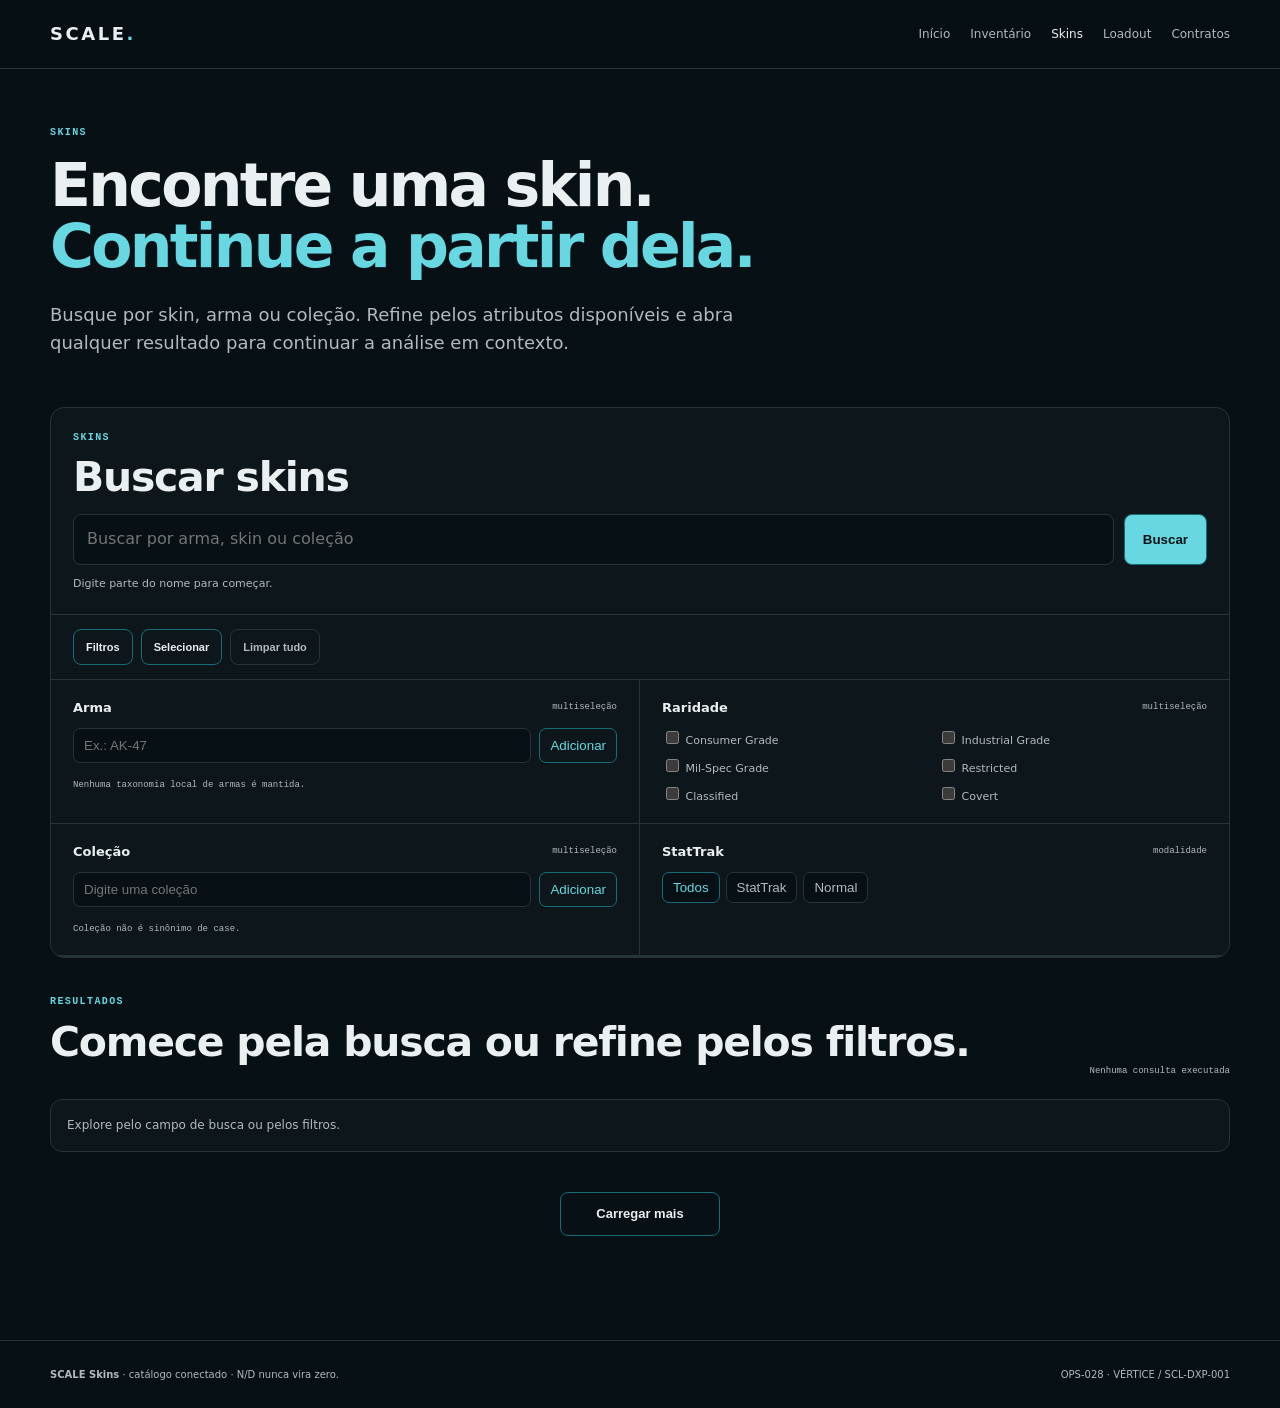
==== database/index.html @ 85016877 "copy: present database surface as Skins" ====
<!doctype html>
<html lang="pt-BR">
<head>
<meta charset="utf-8">
<meta name="viewport" content="width=device-width,initial-scale=1">
<title>SCALE — Database Explorer v0.2</title>
<meta name="description" content="Explore o catálogo SCALE por busca e filtros estruturais, preservando contexto entre Database e Skin Hub.">
<meta name="theme-color" content="#071014">
<link rel="stylesheet" href="../platform.css">
</head>
<body>
<a class="skip" href="#main">Ir para o conteúdo</a>
<header class="site-header">
  <div class="wrap nav-shell">
    <a class="brand" href="../" aria-label="SCALE home">SCALE<span>.</span></a>
    <nav class="nav" aria-label="Navegação principal">
      <a href="../">Início</a>
      <a href="../inventory/">Inventário</a>
      <a class="active" href="./">Skins</a>
      <a href="../loadout/">Loadout</a>
      <a href="../tradeup/">Contratos</a>
    </nav>
  </div>
</header>
<main id="main" class="wrap database-page">
  <section class="page-hero db-hero">
    <p class="eyebrow">Skins</p>
    <h1>Encontre uma skin.<br><em>Continue a partir dela.</em></h1>
    <p class="lead">Busque por skin, arma ou coleção. Refine pelos atributos disponíveis e abra qualquer resultado para continuar a análise em contexto.</p>
  </section>
  <div id="loadoutContext" class="origin-context" hidden>
    <div><strong id="loadoutContextTitle">Escolhendo para o Loadout</strong><span id="loadoutContextHelper">Os resultados estão contextualizados para a arma selecionada.</span></div>
    <a id="loadoutBackBtn" class="button secondary compact" href="../loadout/">Voltar ao Loadout</a>
  </div>
  <section class="explorer-shell" aria-labelledby="explorer-title">
    <div class="explorer-search">
      <div><p class="eyebrow">Skins</p><h2 id="explorer-title">Buscar skins</h2></div>
      <div class="search-row"><input id="skinSearch" autocomplete="off" placeholder="Buscar por arma, skin ou coleção" aria-label="Buscar por arma, skin ou coleção"><button id="searchBtn" type="button">Buscar</button></div>
      <p class="search-help">Digite parte do nome para começar.</p>
    </div>
    <div class="filter-toolbar">
      <button id="filterToggle" class="button secondary compact" type="button" aria-expanded="true">Filtros</button>
      <button id="selectToggle" class="button secondary compact" type="button" aria-pressed="false">Selecionar</button>
      <button id="clearAllBtn" class="button ghost compact" type="button">Limpar tudo</button>
    </div>
    <section id="filtersPanel" class="filters-panel" aria-label="Filtros">
      <div class="filter-group"><div class="filter-head"><strong>Arma</strong><small>multiseleção</small></div><div class="token-entry"><input id="weaponInput" placeholder="Ex.: AK-47" aria-label="Adicionar filtro de arma"><button id="weaponAdd" type="button">Adicionar</button></div><div id="weaponTokens" class="token-list"></div><p class="filter-note">Nenhuma taxonomia local de armas é mantida.</p></div>
      <div class="filter-group"><div class="filter-head"><strong>Raridade</strong><small>multiseleção</small></div><div class="check-grid">
        <label><input type="checkbox" name="rarity" value="Consumer Grade"> Consumer Grade</label><label><input type="checkbox" name="rarity" value="Industrial Grade"> Industrial Grade</label><label><input type="checkbox" name="rarity" value="Mil-Spec Grade"> Mil-Spec Grade</label><label><input type="checkbox" name="rarity" value="Restricted"> Restricted</label><label><input type="checkbox" name="rarity" value="Classified"> Classified</label><label><input type="checkbox" name="rarity" value="Covert"> Covert</label>
      </div></div>
      <div class="filter-group"><div class="filter-head"><strong>Coleção</strong><small>multiseleção</small></div><div class="token-entry"><input id="collectionInput" placeholder="Digite uma coleção" aria-label="Adicionar filtro de coleção"><button id="collectionAdd" type="button">Adicionar</button></div><div id="collectionTokens" class="token-list"></div><p class="filter-note">Coleção não é sinônimo de case.</p></div>
      <div class="filter-group"><div class="filter-head"><strong>StatTrak</strong><small>modalidade</small></div><div class="segmented" role="group" aria-label="Filtro StatTrak"><button type="button" data-stattrak="" class="active">Todos</button><button type="button" data-stattrak="true">StatTrak</button><button type="button" data-stattrak="false">Normal</button></div></div>
    </section>
    <div id="activeFilters" class="context-rail" hidden><div><span id="activeFilterCount">Nenhum filtro aplicado</span><div id="activeFilterChips" class="active-filter-chips"></div></div><button id="clearFiltersBtn" class="text-button" type="button">Limpar filtros</button></div>
    <div id="selectionBar" class="selection-bar" hidden><div><strong>Seleção múltipla</strong><span id="selectionCount">0 selecionadas</span></div><div class="selection-actions"><button id="openFirstBtn" class="button secondary compact" type="button" disabled>Abrir primeira skin</button><button id="compareBtn" class="button ghost compact" type="button" disabled title="Comparação ainda não disponível">Comparar seleção</button><button id="clearSelectionBtn" class="text-button" type="button">Limpar seleção</button></div></div>
    <div id="capabilityNotice" class="capability-notice" hidden><strong>Resultados consultados no serviço canônico.</strong><span>Filtros são aplicados no backend. Os filtros são aplicados no backend. Use “Carregar mais” enquanto houver resultados.</span></div>
  </section>
  <section class="results-section"><div class="results-head"><div><p class="eyebrow">Resultados</p><h2 id="resultsTitle">Comece pela busca ou refine pelos filtros.</h2></div><div id="resultsMeta" class="results-meta">Nenhuma consulta executada</div></div><div id="stateBox" class="state-box">Comece pela busca ou refine pelos filtros.</div><section id="results" class="results explorer-results" aria-live="polite"></section><div class="pagination-row"><button id="loadMoreBtn" class="button secondary" type="button" hidden>Carregar mais</button></div></section>
</main>
<footer class="footer"><div class="wrap footer-row"><span><strong>SCALE Skins</strong> · catálogo conectado · N/D nunca vira zero.</span><span>OPS-028 · VÉRTICE / SCL-DXP-001</span></div></footer>
<script src="app.js"></script>
</body></html>
---- platform.css ----
:root{
  color-scheme:dark;
  --ink-950:#071014;--ink-900:#0D171B;--graphite-800:#182429;--graphite-700:#25343A;
  --paper-0:#F7F9F9;--text-on-dark:#EAF0F1;--text-muted-dark:#AEBCC0;
  --signal-500:#67D7E2;--signal-700:#176C78;--line:#25343A;--panel:#0D171B;
  --positive:#65C18C;--caution:#E2BD63;--negative:#E07B73;--unknown:#75858B;
  --font-sans:"IBM Plex Sans",Inter,system-ui,-apple-system,"Segoe UI",sans-serif;
  --font-mono:"IBM Plex Mono","SFMono-Regular",Consolas,monospace;
}
*{box-sizing:border-box}html{scroll-behavior:smooth}body{margin:0;background:var(--ink-950);color:var(--text-on-dark);font-family:var(--font-sans);line-height:1.55}
a{color:inherit}.wrap{width:min(1180px,calc(100% - 48px));margin:auto}.skip{position:absolute;left:16px;top:-80px;background:var(--paper-0);color:#142126;padding:10px 14px;z-index:10}.skip:focus{top:10px}
.site-header{position:sticky;top:0;z-index:5;background:#071014f2;border-bottom:1px solid var(--line);backdrop-filter:blur(10px)}.nav-shell{min-height:68px;display:flex;align-items:center;justify-content:space-between;gap:28px}
.brand{text-decoration:none;font-weight:800;letter-spacing:.14em;font-size:18px;white-space:nowrap}.brand span{color:var(--signal-500)}.nav{display:flex;align-items:center;gap:20px;min-width:0;overflow-x:auto}.nav a,.nav-future{font-size:12px;text-decoration:none;color:var(--text-muted-dark);white-space:nowrap}.nav a:hover,.nav a.active{color:var(--text-on-dark)}.nav small,.nav-future small{font-family:var(--font-mono);font-size:8px;color:var(--unknown);margin-left:3px}.nav-future{cursor:not-allowed}
.hero{padding:84px 0 68px}.platform-hero{display:grid;grid-template-columns:minmax(0,1.2fr) minmax(300px,.8fr);gap:72px;align-items:center}.eyebrow{margin:0 0 10px;text-transform:uppercase;letter-spacing:.14em;color:var(--signal-500);font-family:var(--font-mono);font-size:10px;font-weight:700}
h1{font-size:clamp(42px,6vw,74px);line-height:1.02;letter-spacing:-.045em;margin:14px 0 24px;max-width:860px}h1 em{font-style:normal;color:var(--signal-500)}h2{font-size:clamp(28px,3.2vw,42px);line-height:1.1;letter-spacing:-.03em;margin:8px 0 14px}h3{font-size:20px;letter-spacing:-.02em;margin:14px 0 8px}.lead{max-width:720px;font-size:18px;color:var(--text-muted-dark);margin:0 0 22px}
.hero-actions{display:flex;gap:10px;flex-wrap:wrap;margin-top:26px}.button{display:inline-flex;align-items:center;justify-content:center;min-height:44px;padding:0 18px;border-radius:8px;text-decoration:none;font-weight:700;font-size:13px;border:1px solid var(--signal-700)}.button.primary{background:var(--signal-500);color:var(--ink-950);border-color:var(--signal-500)}.button.secondary{background:transparent;color:var(--text-on-dark)}.guardrail{font-size:11px;color:var(--text-muted-dark);max-width:720px;margin-top:16px}
.evidence-card{background:var(--ink-900);border:1px solid var(--graphite-700);border-radius:14px;padding:24px}.evidence-card p{color:var(--text-muted-dark);font-size:13px}.evidence-rail{margin:22px 0 0;border-top:1px solid var(--line)}.evidence-rail div{display:grid;grid-template-columns:1fr auto;gap:16px;padding:10px 0;border-bottom:1px solid var(--line);font-family:var(--font-mono);font-size:10px}.evidence-rail dt{color:var(--text-muted-dark)}.evidence-rail dd{margin:0;color:var(--unknown)}
.section{padding:62px 0;border-top:1px solid var(--line)}.section-head{display:flex;justify-content:space-between;gap:30px;align-items:end;margin-bottom:24px}.section-copy{max-width:520px;color:var(--text-muted-dark);font-size:13px;margin:0}.product-grid{display:grid;grid-template-columns:repeat(3,minmax(0,1fr));gap:12px}.product-card{min-height:220px;border:1px solid var(--line);border-radius:12px;padding:20px;background:var(--ink-900);text-decoration:none;display:flex;flex-direction:column}.product-card p{margin:0;color:var(--text-muted-dark);font-size:13px}.product-card.available:hover,.product-card.preview:hover{border-color:var(--signal-700)}.status-tag{align-self:flex-start;font-family:var(--font-mono);font-size:9px;letter-spacing:.08em;border:1px solid var(--line);border-radius:99px;padding:4px 8px;color:var(--text-muted-dark)}.status-tag.live{border-color:#2f6a50;color:var(--positive)}.status-tag.preview{border-color:#315e66;color:var(--signal-500)}.status-tag.unavailable{color:var(--unknown)}.card-action{margin-top:auto;padding-top:20px;color:var(--signal-500);font-size:12px}.unavailable{opacity:.78}
.split{display:grid;grid-template-columns:.8fr 1.2fr;gap:60px}.question-flow{border-top:1px solid var(--line)}.question-flow div{display:grid;grid-template-columns:36px 1fr auto;gap:14px;padding:14px 0;border-bottom:1px solid var(--line);align-items:center}.question-flow span,.question-flow small{font-family:var(--font-mono);font-size:9px;color:var(--text-muted-dark)}.question-flow strong{font-size:14px}.question-flow a{color:var(--signal-500);text-decoration:none}
.page-hero{padding:56px 0 34px}.page-hero h1{font-size:clamp(38px,5vw,60px)}.preview-banner{border:1px solid var(--signal-700);background:#0d1d21;padding:12px 14px;border-radius:10px;color:var(--text-muted-dark);font-size:12px}.preview-banner strong{color:var(--signal-500)}
.search-panel{margin:24px 0 0;border:1px solid var(--line);border-radius:14px;padding:20px;background:var(--ink-900)}.search-row{display:grid;grid-template-columns:1fr auto;gap:10px}.search-row input{min-width:0;border:1px solid var(--graphite-700);background:var(--ink-950);color:var(--text-on-dark);border-radius:8px;padding:12px 13px;font:inherit}.search-row button{border:1px solid var(--signal-700);background:var(--signal-500);color:var(--ink-950);border-radius:8px;padding:0 18px;font-weight:700}.search-help{font-size:11px;color:var(--text-muted-dark);margin:10px 0 0}
.results{display:grid;grid-template-columns:repeat(3,minmax(0,1fr));gap:12px;margin:20px 0 0}.skin-card{border:1px solid var(--line);background:var(--ink-900);border-radius:12px;padding:16px;text-align:left;color:inherit;font:inherit;cursor:pointer}.skin-card:hover{border-color:var(--signal-700)}.skin-card img{width:100%;height:120px;object-fit:contain;background:#091316;border-radius:8px}.skin-card h3{font-size:14px;margin:12px 0 5px}.skin-meta{font-family:var(--font-mono);font-size:9px;color:var(--text-muted-dark);overflow-wrap:anywhere}.state-box{margin:20px 0;border:1px solid var(--line);border-radius:12px;padding:16px;color:var(--text-muted-dark);font-size:12px;background:var(--ink-900)}.state-box.error{border-color:#6f3f3c;color:#eab1ac}
.skin-hub{margin:24px 0 64px;border:1px solid var(--line);border-radius:14px;background:var(--ink-900);overflow:hidden}.skin-hub[hidden]{display:none}.skin-hub-head{display:grid;grid-template-columns:220px 1fr;gap:24px;padding:24px}.skin-hub-art{min-height:160px;background:#091316;border-radius:10px;display:flex;align-items:center;justify-content:center}.skin-hub-art img{width:100%;height:160px;object-fit:contain}.hub-kicker{font-family:var(--font-mono);color:var(--signal-500);font-size:10px}.hub-data{display:grid;grid-template-columns:repeat(3,1fr);gap:8px;margin-top:18px}.hub-data div{border-top:1px solid var(--line);padding-top:8px}.hub-data span,.hub-data strong{display:block}.hub-data span{font-size:9px;color:var(--text-muted-dark);font-family:var(--font-mono)}.hub-data strong{font-size:12px;margin-top:4px}.hub-modules{display:grid;grid-template-columns:repeat(4,1fr);border-top:1px solid var(--line)}.hub-module{padding:16px;border-right:1px solid var(--line)}.hub-module:last-child{border-right:0}.hub-module strong,.hub-module span{display:block}.hub-module strong{font-size:12px}.hub-module span{font-size:10px;color:var(--text-muted-dark);margin-top:5px}
.footer{border-top:1px solid var(--line);padding:26px 0;color:var(--text-muted-dark);font-size:10px}.footer-row{display:flex;justify-content:space-between;gap:20px;flex-wrap:wrap}
@media(max-width:900px){.platform-hero,.split{grid-template-columns:1fr}.platform-hero{gap:28px}.product-grid,.results{grid-template-columns:repeat(2,minmax(0,1fr))}.section-head{align-items:start;flex-direction:column}.hub-modules{grid-template-columns:repeat(2,1fr)}.hub-module{border-bottom:1px solid var(--line)}}
@media(max-width:620px){.wrap{width:min(100% - 28px,1180px)}.nav-shell{align-items:flex-start;flex-direction:column;padding:14px 0;gap:8px}.nav{width:100%}.hero{padding:50px 0}.lead{font-size:16px}.product-grid,.results{grid-template-columns:1fr}.question-flow div{grid-template-columns:28px 1fr}.question-flow small{grid-column:2}.search-row{grid-template-columns:1fr}.search-row button{min-height:42px}.skin-hub-head{grid-template-columns:1fr}.hub-data{grid-template-columns:1fr 1fr}.hub-modules{grid-template-columns:1fr}.hub-module{border-right:0}.footer-row{flex-direction:column}}

.skin-link{display:block}.skin-link .card-action{display:block}
.entity-page{padding-bottom:54px}.breadcrumb{display:flex;gap:8px;align-items:center;padding-top:28px;color:var(--text-muted-dark);font-family:var(--font-mono);font-size:10px}.breadcrumb a{color:var(--signal-500);text-decoration:none}
.entity-hub{margin-top:20px}.entity-hero{display:grid;grid-template-columns:minmax(280px,.8fr) minmax(0,1.2fr);gap:42px;align-items:center;padding:36px 0 54px}.entity-art{min-height:290px;border:1px solid var(--line);border-radius:14px;background:var(--ink-900);display:flex;align-items:center;justify-content:center;color:var(--text-muted-dark);font-family:var(--font-mono);font-size:10px}.entity-art img{width:100%;height:280px;object-fit:contain;padding:24px}.entity-copy h1{font-size:clamp(38px,5vw,62px);margin:10px 0 18px}.entity-actions{display:flex;gap:10px;flex-wrap:wrap;margin-top:24px}
.entity-section{border-top:1px solid var(--line);padding:48px 0}.entity-data-grid{display:grid;grid-template-columns:repeat(3,minmax(0,1fr));gap:10px}.entity-data-grid div{border:1px solid var(--line);border-radius:10px;background:var(--ink-900);padding:16px;min-width:0}.entity-data-grid span,.entity-data-grid strong{display:block}.entity-data-grid span{font-family:var(--font-mono);font-size:9px;color:var(--text-muted-dark)}.entity-data-grid strong{font-size:13px;margin-top:6px;overflow-wrap:anywhere}.entity-evidence{margin-top:12px;border-left:2px solid var(--signal-700);padding:10px 14px;display:flex;gap:18px;flex-wrap:wrap;color:var(--text-muted-dark);font-family:var(--font-mono);font-size:9px}
.entity-module-grid{display:grid;grid-template-columns:repeat(3,minmax(0,1fr));gap:10px}.entity-module{border:1px solid var(--line);border-radius:11px;background:var(--ink-900);padding:18px;min-height:170px;text-decoration:none}.entity-module.available:hover{border-color:var(--signal-700)}.entity-module strong{display:block;font-size:16px;margin-top:14px}.entity-module p{font-size:11px;color:var(--text-muted-dark);margin:7px 0 0}
@media(max-width:900px){.entity-hero{grid-template-columns:1fr;gap:22px}.entity-art{min-height:220px}.entity-art img{height:220px}.entity-data-grid,.entity-module-grid{grid-template-columns:repeat(2,minmax(0,1fr))}}
@media(max-width:620px){.entity-hero{padding-top:24px}.entity-data-grid,.entity-module-grid{grid-template-columns:1fr}.entity-actions{flex-direction:column}.entity-actions .button{width:100%}}

.database-page{padding-bottom:64px}.db-hero{padding-bottom:28px}.explorer-shell{border:1px solid var(--line);background:var(--ink-900);border-radius:14px;overflow:hidden}.explorer-search{padding:22px}.filter-toolbar{display:flex;gap:8px;align-items:center;padding:14px 22px;border-top:1px solid var(--line);border-bottom:1px solid var(--line);flex-wrap:wrap}.compact{min-height:36px;padding:0 12px;font-size:11px}.button.ghost{background:transparent;color:var(--text-muted-dark);border-color:var(--line)}
.filters-panel{display:grid;grid-template-columns:repeat(2,minmax(0,1fr));border-bottom:1px solid var(--line)}.filters-panel[hidden]{display:none}.filter-group{padding:18px 22px;border-right:1px solid var(--line);border-bottom:1px solid var(--line)}.filter-group:nth-child(2n){border-right:0}.filter-head{display:flex;justify-content:space-between;gap:12px;align-items:center;margin-bottom:10px}.filter-head strong{font-size:13px}.filter-head small,.filter-note{color:var(--text-muted-dark);font-family:var(--font-mono);font-size:9px}.filter-note{margin:8px 0 0}.token-entry{display:grid;grid-template-columns:1fr auto;gap:8px}.token-entry input{min-width:0;background:var(--ink-950);border:1px solid var(--graphite-700);border-radius:7px;color:var(--text-on-dark);padding:9px 10px}.token-entry button{border:1px solid var(--signal-700);background:transparent;color:var(--signal-500);border-radius:7px;padding:0 10px}.token-list,.active-filter-chips{display:flex;gap:6px;flex-wrap:wrap;margin-top:8px}.filter-token,.active-chip{border:1px solid var(--signal-700);background:#0c1b1f;color:var(--signal-500);border-radius:99px;padding:5px 9px;font-size:10px}.check-grid{display:grid;grid-template-columns:repeat(2,minmax(0,1fr));gap:7px}.check-grid label{font-size:11px;color:var(--text-muted-dark)}.segmented{display:flex;gap:6px;flex-wrap:wrap}.segmented button{border:1px solid var(--line);background:var(--ink-950);color:var(--text-muted-dark);padding:7px 10px;border-radius:7px}.segmented button.active{border-color:var(--signal-700);color:var(--signal-500)}
.context-rail,.selection-bar,.capability-notice,.origin-context{margin-top:12px;border:1px solid var(--line);background:var(--ink-900);border-radius:10px;padding:12px 14px}.context-rail,.selection-bar,.origin-context{display:flex;justify-content:space-between;gap:14px;align-items:center}.context-rail[hidden],.selection-bar[hidden],.capability-notice[hidden],.origin-context[hidden]{display:none}.selection-bar strong,.origin-context strong{display:block;font-size:12px}.selection-bar span,.origin-context span{display:block;color:var(--text-muted-dark);font-size:10px;margin-top:2px}.selection-actions{display:flex;gap:8px;align-items:center;flex-wrap:wrap}.capability-notice{border-color:#735e2c;background:#1a1710;color:#d5c18e;font-size:11px}.capability-notice strong{display:block;color:var(--caution);margin-bottom:4px}
.results-section{padding:36px 0}.results-head{display:flex;justify-content:space-between;gap:24px;align-items:end}.results-meta{font-family:var(--font-mono);font-size:9px;color:var(--text-muted-dark);max-width:320px;text-align:right}.explorer-results{grid-template-columns:repeat(4,minmax(0,1fr))}.explorer-card{display:flex;flex-direction:column;padding:0;overflow:hidden}.skin-card-main{display:flex;flex-direction:column;flex:1;padding:14px;text-decoration:none}.explorer-card img{height:130px}.card-identity{margin-top:10px}.weapon-label{font-family:var(--font-mono);font-size:9px;color:var(--signal-500)}.card-identity h3{margin:3px 0 6px}.card-badges{display:flex;gap:5px;flex-wrap:wrap;margin-top:8px}.mini-tag{border:1px solid var(--signal-700);border-radius:99px;padding:3px 6px;font-size:8px;font-family:var(--font-mono);color:var(--signal-500)}.mini-tag.muted{border-color:var(--line);color:var(--text-muted-dark)}.select-skin{border:0;border-top:1px solid var(--line);background:transparent;color:var(--text-muted-dark);padding:10px;font-size:10px}.select-skin.selected{color:var(--signal-500);background:#0c1b1f}.origin-context{margin-top:22px}.text-button{background:none;border:0;color:var(--signal-500);font:inherit;font-size:11px;cursor:pointer}
@media(max-width:1000px){.explorer-results{grid-template-columns:repeat(3,minmax(0,1fr))}}
@media(max-width:768px){.filters-panel{grid-template-columns:1fr}.filter-group{border-right:0}.explorer-results{grid-template-columns:repeat(2,minmax(0,1fr))}.results-head{align-items:start;flex-direction:column}.results-meta{text-align:left}.context-rail,.selection-bar,.origin-context{align-items:flex-start;flex-direction:column}.selection-actions{width:100%}}
@media(max-width:480px){.explorer-results{grid-template-columns:1fr}.check-grid{grid-template-columns:1fr}.filter-toolbar{align-items:stretch}.filter-toolbar .button{flex:1}.token-entry{grid-template-columns:1fr}.token-entry button{min-height:38px}}

.pagination-row{display:flex;justify-content:center;padding:20px 0 4px}.pagination-row .button{min-width:160px}

.skinhub-v02 .entity-hub{margin-top:14px}.identity-line{font-family:var(--font-mono);font-size:11px;color:var(--signal-500);margin-bottom:8px}.entity-subline{color:var(--text-muted-dark);font-size:14px;margin:0}.action-helper{color:var(--text-muted-dark);font-size:10px;margin:10px 0 0;max-width:560px}.identity-grid{grid-template-columns:repeat(3,minmax(0,1fr))}.float-context-grid{display:grid;grid-template-columns:1fr 1fr;gap:12px}.float-range-card,.wear-card{border:1px solid var(--line);border-radius:12px;background:var(--ink-900);padding:20px}.float-range-card>span,.wear-card>span{font-family:var(--font-mono);font-size:9px;color:var(--text-muted-dark)}.float-range-card>strong{display:block;font-size:28px;letter-spacing:-.03em;margin:8px 0}.float-range-card small,.wear-card small{display:block;color:var(--text-muted-dark);font-size:10px;margin-top:10px}.wear-list{display:flex;gap:7px;flex-wrap:wrap;margin-top:12px}.wear-chip{border:1px solid var(--signal-700);background:#0c1b1f;color:var(--signal-500);border-radius:99px;padding:6px 9px;font-size:10px}.wear-chip.unknown{border-color:var(--line);color:var(--unknown)}.action-section{display:grid;grid-template-columns:1fr auto;gap:30px;align-items:center}.next-action-panel{display:flex;gap:10px;flex-wrap:wrap;justify-content:flex-end}.state-box strong,.state-box span{display:block}.state-box span{margin-top:4px}.state-box .text-button{margin-top:10px}
@media(max-width:900px){.identity-grid{grid-template-columns:repeat(2,minmax(0,1fr))}.action-section{grid-template-columns:1fr}.next-action-panel{justify-content:flex-start}}
@media(max-width:620px){.identity-grid,.float-context-grid{grid-template-columns:1fr}.skinhub-v02 .entity-art{min-height:210px}.skinhub-v02 .entity-art img{height:210px}.next-action-panel{flex-direction:column}.next-action-panel .button,.skinhub-v02 .entity-actions .button{width:100%}}
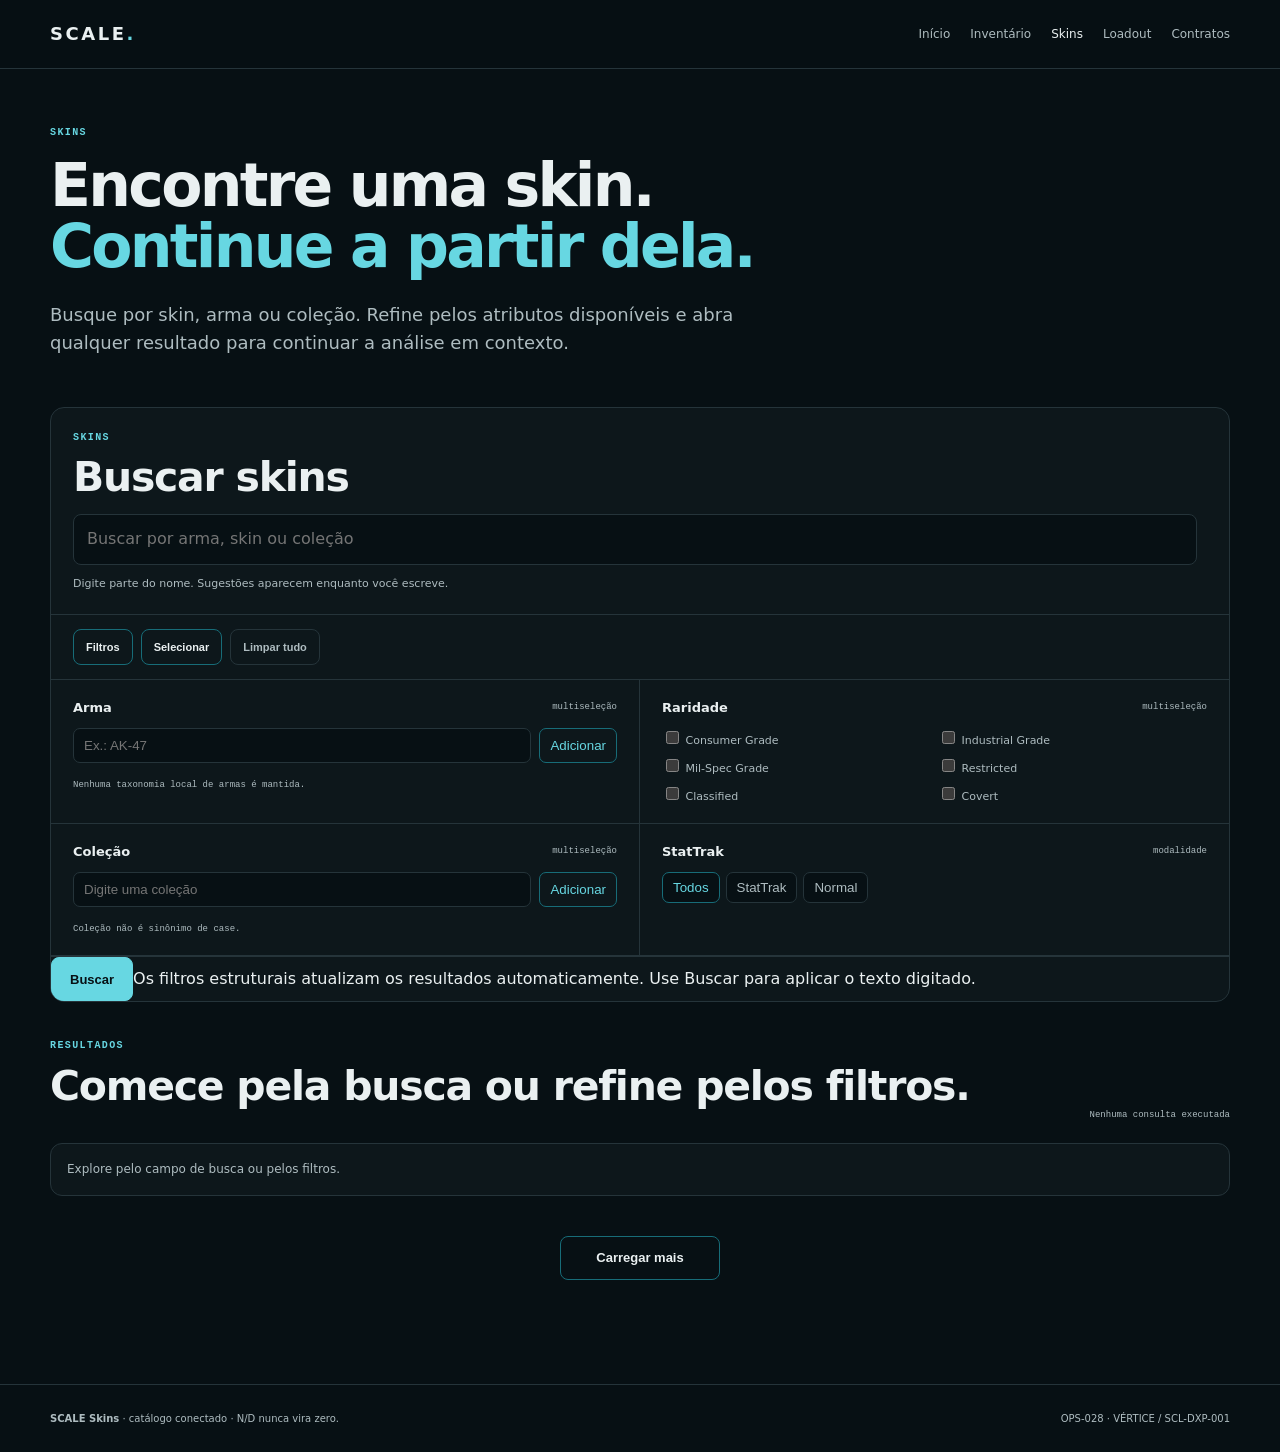
==== commit 00396990: "OPS-033 move Skins search action below filters" ====
--- a/database/index.html
+++ b/database/index.html
@@ -35,8 +35,8 @@
   <section class="explorer-shell" aria-labelledby="explorer-title">
     <div class="explorer-search">
       <div><p class="eyebrow">Skins</p><h2 id="explorer-title">Buscar skins</h2></div>
-      <div class="search-row"><input id="skinSearch" autocomplete="off" placeholder="Buscar por arma, skin ou coleção" aria-label="Buscar por arma, skin ou coleção"><button id="searchBtn" type="button">Buscar</button></div>
-      <p class="search-help">Digite parte do nome para começar.</p>
+      <div class="search-row reactive-search"><input id="skinSearch" autocomplete="off" placeholder="Buscar por arma, skin ou coleção" aria-label="Buscar por arma, skin ou coleção" aria-controls="searchSuggestions" aria-expanded="false"><div id="searchSuggestions" class="search-suggestions" hidden></div></div>
+      <p class="search-help">Digite parte do nome. Sugestões aparecem enquanto você escreve.</p>
     </div>
     <div class="filter-toolbar">
       <button id="filterToggle" class="button secondary compact" type="button" aria-expanded="true">Filtros</button>
@@ -51,6 +51,7 @@
       <div class="filter-group"><div class="filter-head"><strong>Coleção</strong><small>multiseleção</small></div><div class="token-entry"><input id="collectionInput" placeholder="Digite uma coleção" aria-label="Adicionar filtro de coleção"><button id="collectionAdd" type="button">Adicionar</button></div><div id="collectionTokens" class="token-list"></div><p class="filter-note">Coleção não é sinônimo de case.</p></div>
       <div class="filter-group"><div class="filter-head"><strong>StatTrak</strong><small>modalidade</small></div><div class="segmented" role="group" aria-label="Filtro StatTrak"><button type="button" data-stattrak="" class="active">Todos</button><button type="button" data-stattrak="true">StatTrak</button><button type="button" data-stattrak="false">Normal</button></div></div>
     </section>
+    <div class="search-actions"><button id="searchBtn" class="button primary" type="button">Buscar</button><span>Os filtros estruturais atualizam os resultados automaticamente. Use Buscar para aplicar o texto digitado.</span></div>
     <div id="activeFilters" class="context-rail" hidden><div><span id="activeFilterCount">Nenhum filtro aplicado</span><div id="activeFilterChips" class="active-filter-chips"></div></div><button id="clearFiltersBtn" class="text-button" type="button">Limpar filtros</button></div>
     <div id="selectionBar" class="selection-bar" hidden><div><strong>Seleção múltipla</strong><span id="selectionCount">0 selecionadas</span></div><div class="selection-actions"><button id="openFirstBtn" class="button secondary compact" type="button" disabled>Abrir primeira skin</button><button id="compareBtn" class="button ghost compact" type="button" disabled title="Comparação ainda não disponível">Comparar seleção</button><button id="clearSelectionBtn" class="text-button" type="button">Limpar seleção</button></div></div>
     <div id="capabilityNotice" class="capability-notice" hidden><strong>Resultados consultados no serviço canônico.</strong><span>Filtros são aplicados no backend. Os filtros são aplicados no backend. Use “Carregar mais” enquanto houver resultados.</span></div>
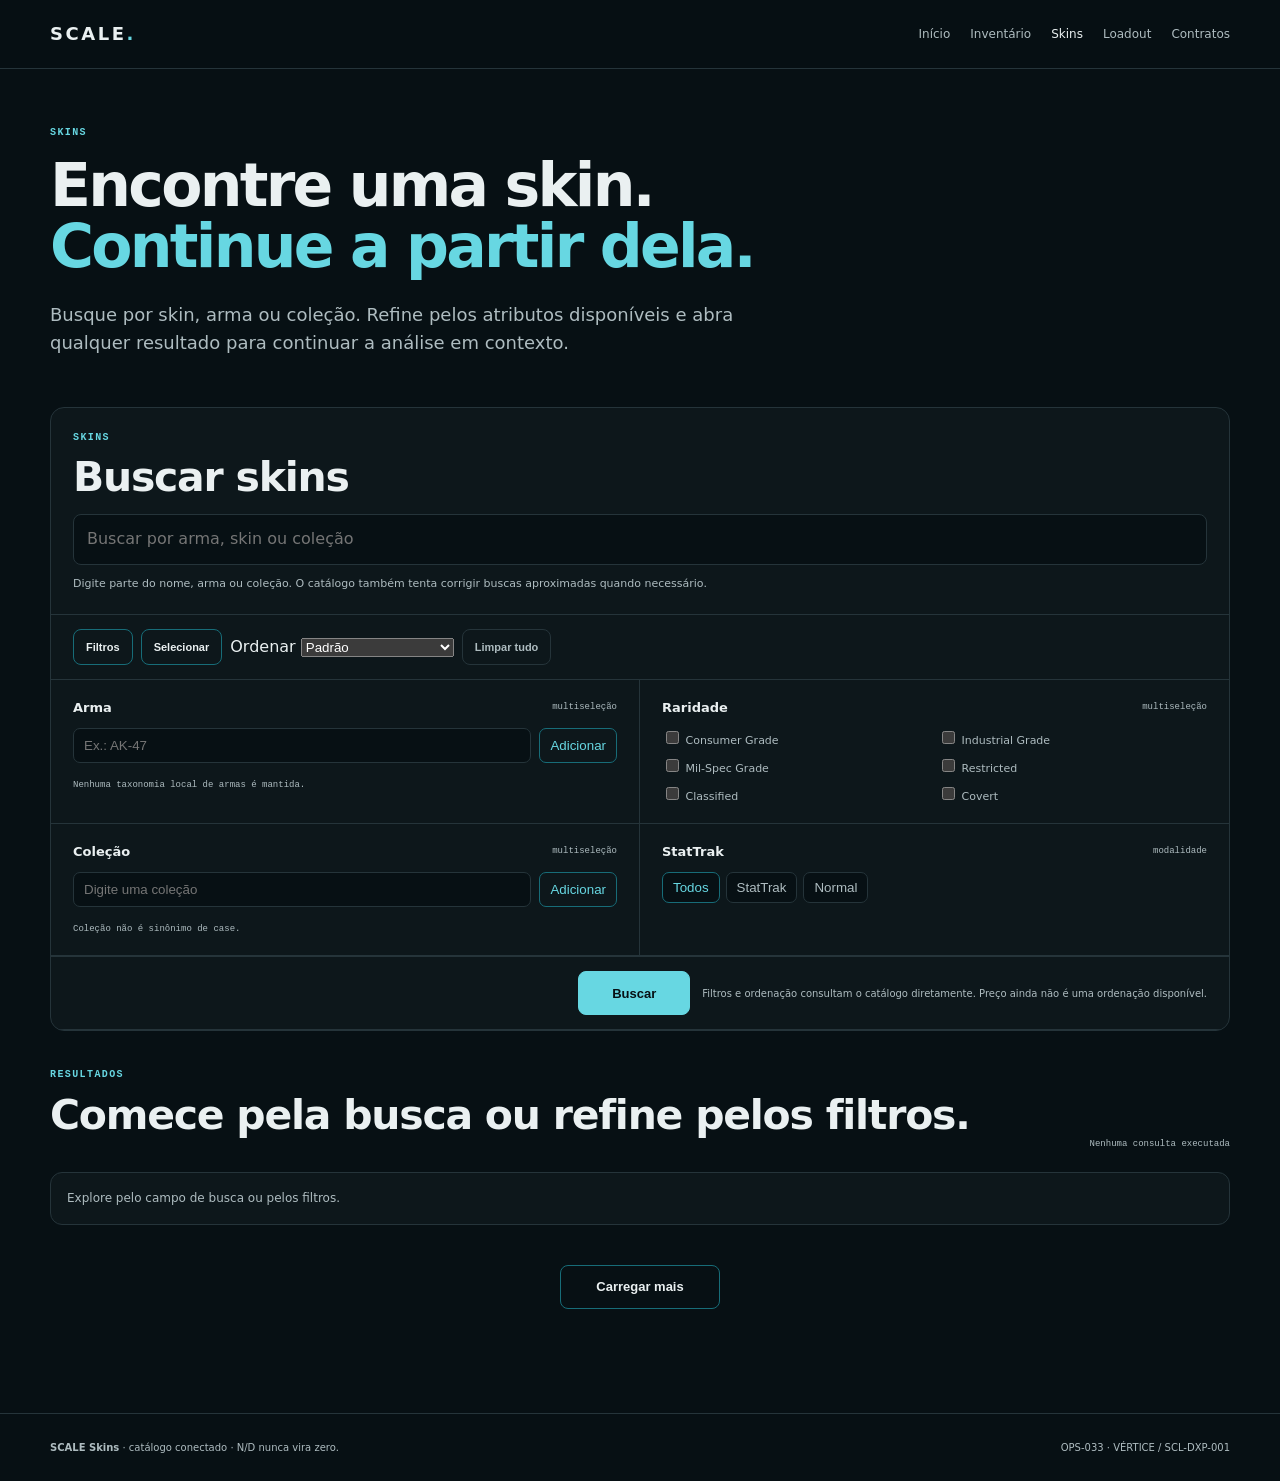
==== commit 98f24ad3: "OPS-033 integrate v18 sort and search UX" ====
--- a/database/index.html
+++ b/database/index.html
@@ -36,11 +36,20 @@
     <div class="explorer-search">
       <div><p class="eyebrow">Skins</p><h2 id="explorer-title">Buscar skins</h2></div>
       <div class="search-row reactive-search"><input id="skinSearch" autocomplete="off" placeholder="Buscar por arma, skin ou coleção" aria-label="Buscar por arma, skin ou coleção" aria-controls="searchSuggestions" aria-expanded="false"><div id="searchSuggestions" class="search-suggestions" hidden></div></div>
-      <p class="search-help">Digite parte do nome. Sugestões aparecem enquanto você escreve.</p>
+      <p class="search-help">Digite parte do nome, arma ou coleção. O catálogo também tenta corrigir buscas aproximadas quando necessário.</p>
     </div>
     <div class="filter-toolbar">
       <button id="filterToggle" class="button secondary compact" type="button" aria-expanded="true">Filtros</button>
       <button id="selectToggle" class="button secondary compact" type="button" aria-pressed="false">Selecionar</button>
+      <label class="sort-control">Ordenar
+        <select id="sortSelect" aria-label="Ordenar skins">
+          <option value="default">Padrão</option>
+          <option value="name_asc">Nome A–Z</option>
+          <option value="name_desc">Nome Z–A</option>
+          <option value="rarity_asc">Raridade crescente</option>
+          <option value="rarity_desc">Raridade decrescente</option>
+        </select>
+      </label>
       <button id="clearAllBtn" class="button ghost compact" type="button">Limpar tudo</button>
     </div>
     <section id="filtersPanel" class="filters-panel" aria-label="Filtros">
@@ -51,13 +60,13 @@
       <div class="filter-group"><div class="filter-head"><strong>Coleção</strong><small>multiseleção</small></div><div class="token-entry"><input id="collectionInput" placeholder="Digite uma coleção" aria-label="Adicionar filtro de coleção"><button id="collectionAdd" type="button">Adicionar</button></div><div id="collectionTokens" class="token-list"></div><p class="filter-note">Coleção não é sinônimo de case.</p></div>
       <div class="filter-group"><div class="filter-head"><strong>StatTrak</strong><small>modalidade</small></div><div class="segmented" role="group" aria-label="Filtro StatTrak"><button type="button" data-stattrak="" class="active">Todos</button><button type="button" data-stattrak="true">StatTrak</button><button type="button" data-stattrak="false">Normal</button></div></div>
     </section>
-    <div class="search-actions"><button id="searchBtn" class="button primary" type="button">Buscar</button><span>Os filtros estruturais atualizam os resultados automaticamente. Use Buscar para aplicar o texto digitado.</span></div>
+    <div class="search-actions"><button id="searchBtn" class="button primary" type="button">Buscar</button><span>Filtros e ordenação consultam o catálogo diretamente. Preço ainda não é uma ordenação disponível.</span></div>
     <div id="activeFilters" class="context-rail" hidden><div><span id="activeFilterCount">Nenhum filtro aplicado</span><div id="activeFilterChips" class="active-filter-chips"></div></div><button id="clearFiltersBtn" class="text-button" type="button">Limpar filtros</button></div>
     <div id="selectionBar" class="selection-bar" hidden><div><strong>Seleção múltipla</strong><span id="selectionCount">0 selecionadas</span></div><div class="selection-actions"><button id="openFirstBtn" class="button secondary compact" type="button" disabled>Abrir primeira skin</button><button id="compareBtn" class="button ghost compact" type="button" disabled title="Comparação ainda não disponível">Comparar seleção</button><button id="clearSelectionBtn" class="text-button" type="button">Limpar seleção</button></div></div>
     <div id="capabilityNotice" class="capability-notice" hidden><strong>Resultados consultados no serviço canônico.</strong><span>Filtros são aplicados no backend. Os filtros são aplicados no backend. Use “Carregar mais” enquanto houver resultados.</span></div>
   </section>
   <section class="results-section"><div class="results-head"><div><p class="eyebrow">Resultados</p><h2 id="resultsTitle">Comece pela busca ou refine pelos filtros.</h2></div><div id="resultsMeta" class="results-meta">Nenhuma consulta executada</div></div><div id="stateBox" class="state-box">Comece pela busca ou refine pelos filtros.</div><section id="results" class="results explorer-results" aria-live="polite"></section><div class="pagination-row"><button id="loadMoreBtn" class="button secondary" type="button" hidden>Carregar mais</button></div></section>
 </main>
-<footer class="footer"><div class="wrap footer-row"><span><strong>SCALE Skins</strong> · catálogo conectado · N/D nunca vira zero.</span><span>OPS-028 · VÉRTICE / SCL-DXP-001</span></div></footer>
+<footer class="footer"><div class="wrap footer-row"><span><strong>SCALE Skins</strong> · catálogo conectado · N/D nunca vira zero.</span><span>OPS-033 · VÉRTICE / SCL-DXP-001</span></div></footer>
 <script src="app.js"></script>
 </body></html>
--- a/platform.css
+++ b/platform.css
@@ -34,11 +34,12 @@
 @media(max-width:620px){.entity-hero{padding-top:24px}.entity-data-grid,.entity-module-grid{grid-template-columns:1fr}.entity-actions{flex-direction:column}.entity-actions .button{width:100%}}
 
 .database-page{padding-bottom:64px}.db-hero{padding-bottom:28px}.explorer-shell{border:1px solid var(--line);background:var(--ink-900);border-radius:14px;overflow:hidden}.explorer-search{padding:22px}.filter-toolbar{display:flex;gap:8px;align-items:center;padding:14px 22px;border-top:1px solid var(--line);border-bottom:1px solid var(--line);flex-wrap:wrap}.compact{min-height:36px;padding:0 12px;font-size:11px}.button.ghost{background:transparent;color:var(--text-muted-dark);border-color:var(--line)}
+.reactive-search{position:relative;display:block}.reactive-search input{width:100%}.search-suggestions{position:absolute;left:0;right:0;top:calc(100% + 6px);z-index:12;border:1px solid var(--graphite-700);border-radius:10px;background:var(--ink-950);box-shadow:0 18px 42px #0008;overflow:hidden}.search-suggestions[hidden]{display:none}.search-suggestion{display:flex;align-items:center;justify-content:space-between;gap:16px;padding:11px 13px;border-bottom:1px solid var(--line);text-decoration:none}.search-suggestion:hover,.search-suggestion:focus{background:#0c1b1f;outline:none}.search-suggestion strong,.search-suggestion small{display:block}.search-suggestion strong{font-size:12px}.search-suggestion small,.suggestion-rarity{font-family:var(--font-mono);font-size:9px;color:var(--text-muted-dark);margin-top:2px}.suggestion-rarity{text-align:right;margin-top:0}.search-suggestion-all{width:100%;min-height:40px;border:0;background:#0d1d21;color:var(--signal-500);font:inherit;font-size:11px;text-align:left;padding:10px 13px;cursor:pointer}.search-actions{display:flex;align-items:center;justify-content:flex-end;gap:12px;padding:14px 22px;border-bottom:1px solid var(--line)}.search-actions span{color:var(--text-muted-dark);font-size:10px}.search-actions .button{min-width:112px}
 .filters-panel{display:grid;grid-template-columns:repeat(2,minmax(0,1fr));border-bottom:1px solid var(--line)}.filters-panel[hidden]{display:none}.filter-group{padding:18px 22px;border-right:1px solid var(--line);border-bottom:1px solid var(--line)}.filter-group:nth-child(2n){border-right:0}.filter-head{display:flex;justify-content:space-between;gap:12px;align-items:center;margin-bottom:10px}.filter-head strong{font-size:13px}.filter-head small,.filter-note{color:var(--text-muted-dark);font-family:var(--font-mono);font-size:9px}.filter-note{margin:8px 0 0}.token-entry{display:grid;grid-template-columns:1fr auto;gap:8px}.token-entry input{min-width:0;background:var(--ink-950);border:1px solid var(--graphite-700);border-radius:7px;color:var(--text-on-dark);padding:9px 10px}.token-entry button{border:1px solid var(--signal-700);background:transparent;color:var(--signal-500);border-radius:7px;padding:0 10px}.token-list,.active-filter-chips{display:flex;gap:6px;flex-wrap:wrap;margin-top:8px}.filter-token,.active-chip{border:1px solid var(--signal-700);background:#0c1b1f;color:var(--signal-500);border-radius:99px;padding:5px 9px;font-size:10px}.check-grid{display:grid;grid-template-columns:repeat(2,minmax(0,1fr));gap:7px}.check-grid label{font-size:11px;color:var(--text-muted-dark)}.segmented{display:flex;gap:6px;flex-wrap:wrap}.segmented button{border:1px solid var(--line);background:var(--ink-950);color:var(--text-muted-dark);padding:7px 10px;border-radius:7px}.segmented button.active{border-color:var(--signal-700);color:var(--signal-500)}
 .context-rail,.selection-bar,.capability-notice,.origin-context{margin-top:12px;border:1px solid var(--line);background:var(--ink-900);border-radius:10px;padding:12px 14px}.context-rail,.selection-bar,.origin-context{display:flex;justify-content:space-between;gap:14px;align-items:center}.context-rail[hidden],.selection-bar[hidden],.capability-notice[hidden],.origin-context[hidden]{display:none}.selection-bar strong,.origin-context strong{display:block;font-size:12px}.selection-bar span,.origin-context span{display:block;color:var(--text-muted-dark);font-size:10px;margin-top:2px}.selection-actions{display:flex;gap:8px;align-items:center;flex-wrap:wrap}.capability-notice{border-color:#735e2c;background:#1a1710;color:#d5c18e;font-size:11px}.capability-notice strong{display:block;color:var(--caution);margin-bottom:4px}
 .results-section{padding:36px 0}.results-head{display:flex;justify-content:space-between;gap:24px;align-items:end}.results-meta{font-family:var(--font-mono);font-size:9px;color:var(--text-muted-dark);max-width:320px;text-align:right}.explorer-results{grid-template-columns:repeat(4,minmax(0,1fr))}.explorer-card{display:flex;flex-direction:column;padding:0;overflow:hidden}.skin-card-main{display:flex;flex-direction:column;flex:1;padding:14px;text-decoration:none}.explorer-card img{height:130px}.card-identity{margin-top:10px}.weapon-label{font-family:var(--font-mono);font-size:9px;color:var(--signal-500)}.card-identity h3{margin:3px 0 6px}.card-badges{display:flex;gap:5px;flex-wrap:wrap;margin-top:8px}.mini-tag{border:1px solid var(--signal-700);border-radius:99px;padding:3px 6px;font-size:8px;font-family:var(--font-mono);color:var(--signal-500)}.mini-tag.muted{border-color:var(--line);color:var(--text-muted-dark)}.select-skin{border:0;border-top:1px solid var(--line);background:transparent;color:var(--text-muted-dark);padding:10px;font-size:10px}.select-skin.selected{color:var(--signal-500);background:#0c1b1f}.origin-context{margin-top:22px}.text-button{background:none;border:0;color:var(--signal-500);font:inherit;font-size:11px;cursor:pointer}
 @media(max-width:1000px){.explorer-results{grid-template-columns:repeat(3,minmax(0,1fr))}}
-@media(max-width:768px){.filters-panel{grid-template-columns:1fr}.filter-group{border-right:0}.explorer-results{grid-template-columns:repeat(2,minmax(0,1fr))}.results-head{align-items:start;flex-direction:column}.results-meta{text-align:left}.context-rail,.selection-bar,.origin-context{align-items:flex-start;flex-direction:column}.selection-actions{width:100%}}
+@media(max-width:768px){.search-actions{align-items:stretch;flex-direction:column-reverse}.search-actions .button{width:100%}.filters-panel{grid-template-columns:1fr}.filter-group{border-right:0}.explorer-results{grid-template-columns:repeat(2,minmax(0,1fr))}.results-head{align-items:start;flex-direction:column}.results-meta{text-align:left}.context-rail,.selection-bar,.origin-context{align-items:flex-start;flex-direction:column}.selection-actions{width:100%}}
 @media(max-width:480px){.explorer-results{grid-template-columns:1fr}.check-grid{grid-template-columns:1fr}.filter-toolbar{align-items:stretch}.filter-toolbar .button{flex:1}.token-entry{grid-template-columns:1fr}.token-entry button{min-height:38px}}
 
 .pagination-row{display:flex;justify-content:center;padding:20px 0 4px}.pagination-row .button{min-width:160px}
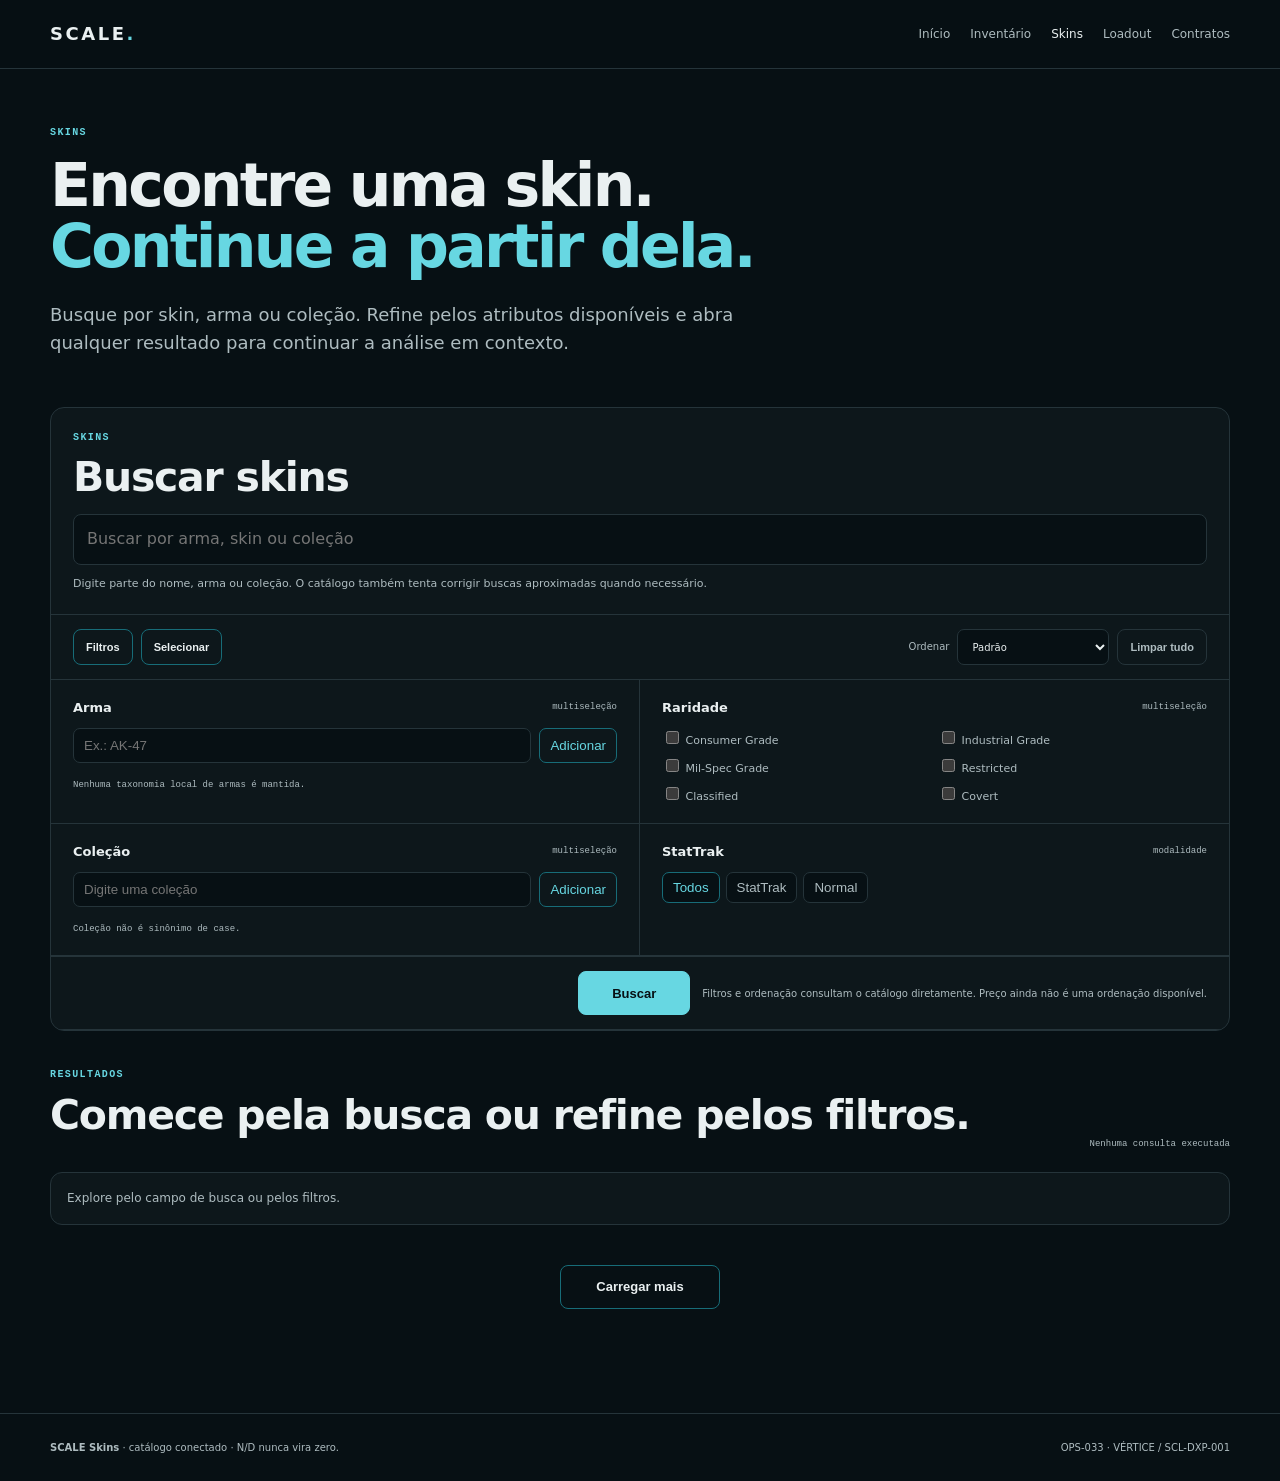
==== commit f8d6322f: "OPS-033 clarify backend search notice" ====
--- a/database/index.html
+++ b/database/index.html
@@ -63,7 +63,7 @@
     <div class="search-actions"><button id="searchBtn" class="button primary" type="button">Buscar</button><span>Filtros e ordenação consultam o catálogo diretamente. Preço ainda não é uma ordenação disponível.</span></div>
     <div id="activeFilters" class="context-rail" hidden><div><span id="activeFilterCount">Nenhum filtro aplicado</span><div id="activeFilterChips" class="active-filter-chips"></div></div><button id="clearFiltersBtn" class="text-button" type="button">Limpar filtros</button></div>
     <div id="selectionBar" class="selection-bar" hidden><div><strong>Seleção múltipla</strong><span id="selectionCount">0 selecionadas</span></div><div class="selection-actions"><button id="openFirstBtn" class="button secondary compact" type="button" disabled>Abrir primeira skin</button><button id="compareBtn" class="button ghost compact" type="button" disabled title="Comparação ainda não disponível">Comparar seleção</button><button id="clearSelectionBtn" class="text-button" type="button">Limpar seleção</button></div></div>
-    <div id="capabilityNotice" class="capability-notice" hidden><strong>Resultados consultados no serviço canônico.</strong><span>Filtros são aplicados no backend. Os filtros são aplicados no backend. Use “Carregar mais” enquanto houver resultados.</span></div>
+    <div id="capabilityNotice" class="capability-notice" hidden><strong>Resultados consultados no catálogo canônico.</strong><span>Busca, filtros e ordenação são processados no backend. Use “Carregar mais” enquanto houver resultados.</span></div>
   </section>
   <section class="results-section"><div class="results-head"><div><p class="eyebrow">Resultados</p><h2 id="resultsTitle">Comece pela busca ou refine pelos filtros.</h2></div><div id="resultsMeta" class="results-meta">Nenhuma consulta executada</div></div><div id="stateBox" class="state-box">Comece pela busca ou refine pelos filtros.</div><section id="results" class="results explorer-results" aria-live="polite"></section><div class="pagination-row"><button id="loadMoreBtn" class="button secondary" type="button" hidden>Carregar mais</button></div></section>
 </main>
--- a/platform.css
+++ b/platform.css
@@ -33,13 +33,13 @@
 @media(max-width:900px){.entity-hero{grid-template-columns:1fr;gap:22px}.entity-art{min-height:220px}.entity-art img{height:220px}.entity-data-grid,.entity-module-grid{grid-template-columns:repeat(2,minmax(0,1fr))}}
 @media(max-width:620px){.entity-hero{padding-top:24px}.entity-data-grid,.entity-module-grid{grid-template-columns:1fr}.entity-actions{flex-direction:column}.entity-actions .button{width:100%}}
 
-.database-page{padding-bottom:64px}.db-hero{padding-bottom:28px}.explorer-shell{border:1px solid var(--line);background:var(--ink-900);border-radius:14px;overflow:hidden}.explorer-search{padding:22px}.filter-toolbar{display:flex;gap:8px;align-items:center;padding:14px 22px;border-top:1px solid var(--line);border-bottom:1px solid var(--line);flex-wrap:wrap}.compact{min-height:36px;padding:0 12px;font-size:11px}.button.ghost{background:transparent;color:var(--text-muted-dark);border-color:var(--line)}
-.reactive-search{position:relative;display:block}.reactive-search input{width:100%}.search-suggestions{position:absolute;left:0;right:0;top:calc(100% + 6px);z-index:12;border:1px solid var(--graphite-700);border-radius:10px;background:var(--ink-950);box-shadow:0 18px 42px #0008;overflow:hidden}.search-suggestions[hidden]{display:none}.search-suggestion{display:flex;align-items:center;justify-content:space-between;gap:16px;padding:11px 13px;border-bottom:1px solid var(--line);text-decoration:none}.search-suggestion:hover,.search-suggestion:focus{background:#0c1b1f;outline:none}.search-suggestion strong,.search-suggestion small{display:block}.search-suggestion strong{font-size:12px}.search-suggestion small,.suggestion-rarity{font-family:var(--font-mono);font-size:9px;color:var(--text-muted-dark);margin-top:2px}.suggestion-rarity{text-align:right;margin-top:0}.search-suggestion-all{width:100%;min-height:40px;border:0;background:#0d1d21;color:var(--signal-500);font:inherit;font-size:11px;text-align:left;padding:10px 13px;cursor:pointer}.search-actions{display:flex;align-items:center;justify-content:flex-end;gap:12px;padding:14px 22px;border-bottom:1px solid var(--line)}.search-actions span{color:var(--text-muted-dark);font-size:10px}.search-actions .button{min-width:112px}
+.database-page{padding-bottom:64px}.db-hero{padding-bottom:28px}.explorer-shell{border:1px solid var(--line);background:var(--ink-900);border-radius:14px;overflow:hidden}.explorer-search{padding:22px}.filter-toolbar{display:flex;gap:8px;align-items:center;padding:14px 22px;border-top:1px solid var(--line);border-bottom:1px solid var(--line);flex-wrap:wrap}.sort-control{margin-left:auto;display:flex;align-items:center;gap:8px;color:var(--text-muted-dark);font-size:10px}.sort-control select{min-height:36px;border:1px solid var(--line);background:var(--ink-950);color:var(--text-on-dark);border-radius:7px;padding:0 10px;font:inherit}.compact{min-height:36px;padding:0 12px;font-size:11px}.button.ghost{background:transparent;color:var(--text-muted-dark);border-color:var(--line)}
+.reactive-search{position:relative;display:block}.reactive-search input{width:100%}.search-suggestions{position:absolute;left:0;right:0;top:calc(100% + 6px);z-index:12;border:1px solid var(--graphite-700);border-radius:10px;background:var(--ink-950);box-shadow:0 18px 42px #0008;overflow:hidden}.search-suggestions[hidden]{display:none}.suggestion-context{padding:8px 13px;border-bottom:1px solid var(--line);color:var(--caution);font-family:var(--font-mono);font-size:9px}.search-suggestion{display:flex;align-items:center;justify-content:space-between;gap:16px;padding:11px 13px;border-bottom:1px solid var(--line);text-decoration:none}.search-suggestion:hover,.search-suggestion:focus{background:#0c1b1f;outline:none}.search-suggestion strong,.search-suggestion small{display:block}.search-suggestion strong{font-size:12px}.search-suggestion small,.suggestion-rarity{font-family:var(--font-mono);font-size:9px;color:var(--text-muted-dark);margin-top:2px}.suggestion-rarity{text-align:right;margin-top:0}.search-suggestion-all{width:100%;min-height:40px;border:0;background:#0d1d21;color:var(--signal-500);font:inherit;font-size:11px;text-align:left;padding:10px 13px;cursor:pointer}.search-actions{display:flex;align-items:center;justify-content:flex-end;gap:12px;padding:14px 22px;border-bottom:1px solid var(--line)}.search-actions span{color:var(--text-muted-dark);font-size:10px}.search-actions .button{min-width:112px}
 .filters-panel{display:grid;grid-template-columns:repeat(2,minmax(0,1fr));border-bottom:1px solid var(--line)}.filters-panel[hidden]{display:none}.filter-group{padding:18px 22px;border-right:1px solid var(--line);border-bottom:1px solid var(--line)}.filter-group:nth-child(2n){border-right:0}.filter-head{display:flex;justify-content:space-between;gap:12px;align-items:center;margin-bottom:10px}.filter-head strong{font-size:13px}.filter-head small,.filter-note{color:var(--text-muted-dark);font-family:var(--font-mono);font-size:9px}.filter-note{margin:8px 0 0}.token-entry{display:grid;grid-template-columns:1fr auto;gap:8px}.token-entry input{min-width:0;background:var(--ink-950);border:1px solid var(--graphite-700);border-radius:7px;color:var(--text-on-dark);padding:9px 10px}.token-entry button{border:1px solid var(--signal-700);background:transparent;color:var(--signal-500);border-radius:7px;padding:0 10px}.token-list,.active-filter-chips{display:flex;gap:6px;flex-wrap:wrap;margin-top:8px}.filter-token,.active-chip{border:1px solid var(--signal-700);background:#0c1b1f;color:var(--signal-500);border-radius:99px;padding:5px 9px;font-size:10px}.check-grid{display:grid;grid-template-columns:repeat(2,minmax(0,1fr));gap:7px}.check-grid label{font-size:11px;color:var(--text-muted-dark)}.segmented{display:flex;gap:6px;flex-wrap:wrap}.segmented button{border:1px solid var(--line);background:var(--ink-950);color:var(--text-muted-dark);padding:7px 10px;border-radius:7px}.segmented button.active{border-color:var(--signal-700);color:var(--signal-500)}
 .context-rail,.selection-bar,.capability-notice,.origin-context{margin-top:12px;border:1px solid var(--line);background:var(--ink-900);border-radius:10px;padding:12px 14px}.context-rail,.selection-bar,.origin-context{display:flex;justify-content:space-between;gap:14px;align-items:center}.context-rail[hidden],.selection-bar[hidden],.capability-notice[hidden],.origin-context[hidden]{display:none}.selection-bar strong,.origin-context strong{display:block;font-size:12px}.selection-bar span,.origin-context span{display:block;color:var(--text-muted-dark);font-size:10px;margin-top:2px}.selection-actions{display:flex;gap:8px;align-items:center;flex-wrap:wrap}.capability-notice{border-color:#735e2c;background:#1a1710;color:#d5c18e;font-size:11px}.capability-notice strong{display:block;color:var(--caution);margin-bottom:4px}
 .results-section{padding:36px 0}.results-head{display:flex;justify-content:space-between;gap:24px;align-items:end}.results-meta{font-family:var(--font-mono);font-size:9px;color:var(--text-muted-dark);max-width:320px;text-align:right}.explorer-results{grid-template-columns:repeat(4,minmax(0,1fr))}.explorer-card{display:flex;flex-direction:column;padding:0;overflow:hidden}.skin-card-main{display:flex;flex-direction:column;flex:1;padding:14px;text-decoration:none}.explorer-card img{height:130px}.card-identity{margin-top:10px}.weapon-label{font-family:var(--font-mono);font-size:9px;color:var(--signal-500)}.card-identity h3{margin:3px 0 6px}.card-badges{display:flex;gap:5px;flex-wrap:wrap;margin-top:8px}.mini-tag{border:1px solid var(--signal-700);border-radius:99px;padding:3px 6px;font-size:8px;font-family:var(--font-mono);color:var(--signal-500)}.mini-tag.muted{border-color:var(--line);color:var(--text-muted-dark)}.select-skin{border:0;border-top:1px solid var(--line);background:transparent;color:var(--text-muted-dark);padding:10px;font-size:10px}.select-skin.selected{color:var(--signal-500);background:#0c1b1f}.origin-context{margin-top:22px}.text-button{background:none;border:0;color:var(--signal-500);font:inherit;font-size:11px;cursor:pointer}
 @media(max-width:1000px){.explorer-results{grid-template-columns:repeat(3,minmax(0,1fr))}}
-@media(max-width:768px){.search-actions{align-items:stretch;flex-direction:column-reverse}.search-actions .button{width:100%}.filters-panel{grid-template-columns:1fr}.filter-group{border-right:0}.explorer-results{grid-template-columns:repeat(2,minmax(0,1fr))}.results-head{align-items:start;flex-direction:column}.results-meta{text-align:left}.context-rail,.selection-bar,.origin-context{align-items:flex-start;flex-direction:column}.selection-actions{width:100%}}
+@media(max-width:768px){.sort-control{width:100%;margin-left:0;justify-content:space-between}.sort-control select{flex:1;max-width:260px}.search-actions{align-items:stretch;flex-direction:column-reverse}.search-actions .button{width:100%}.filters-panel{grid-template-columns:1fr}.filter-group{border-right:0}.explorer-results{grid-template-columns:repeat(2,minmax(0,1fr))}.results-head{align-items:start;flex-direction:column}.results-meta{text-align:left}.context-rail,.selection-bar,.origin-context{align-items:flex-start;flex-direction:column}.selection-actions{width:100%}}
 @media(max-width:480px){.explorer-results{grid-template-columns:1fr}.check-grid{grid-template-columns:1fr}.filter-toolbar{align-items:stretch}.filter-toolbar .button{flex:1}.token-entry{grid-template-columns:1fr}.token-entry button{min-height:38px}}
 
 .pagination-row{display:flex;justify-content:center;padding:20px 0 4px}.pagination-row .button{min-width:160px}
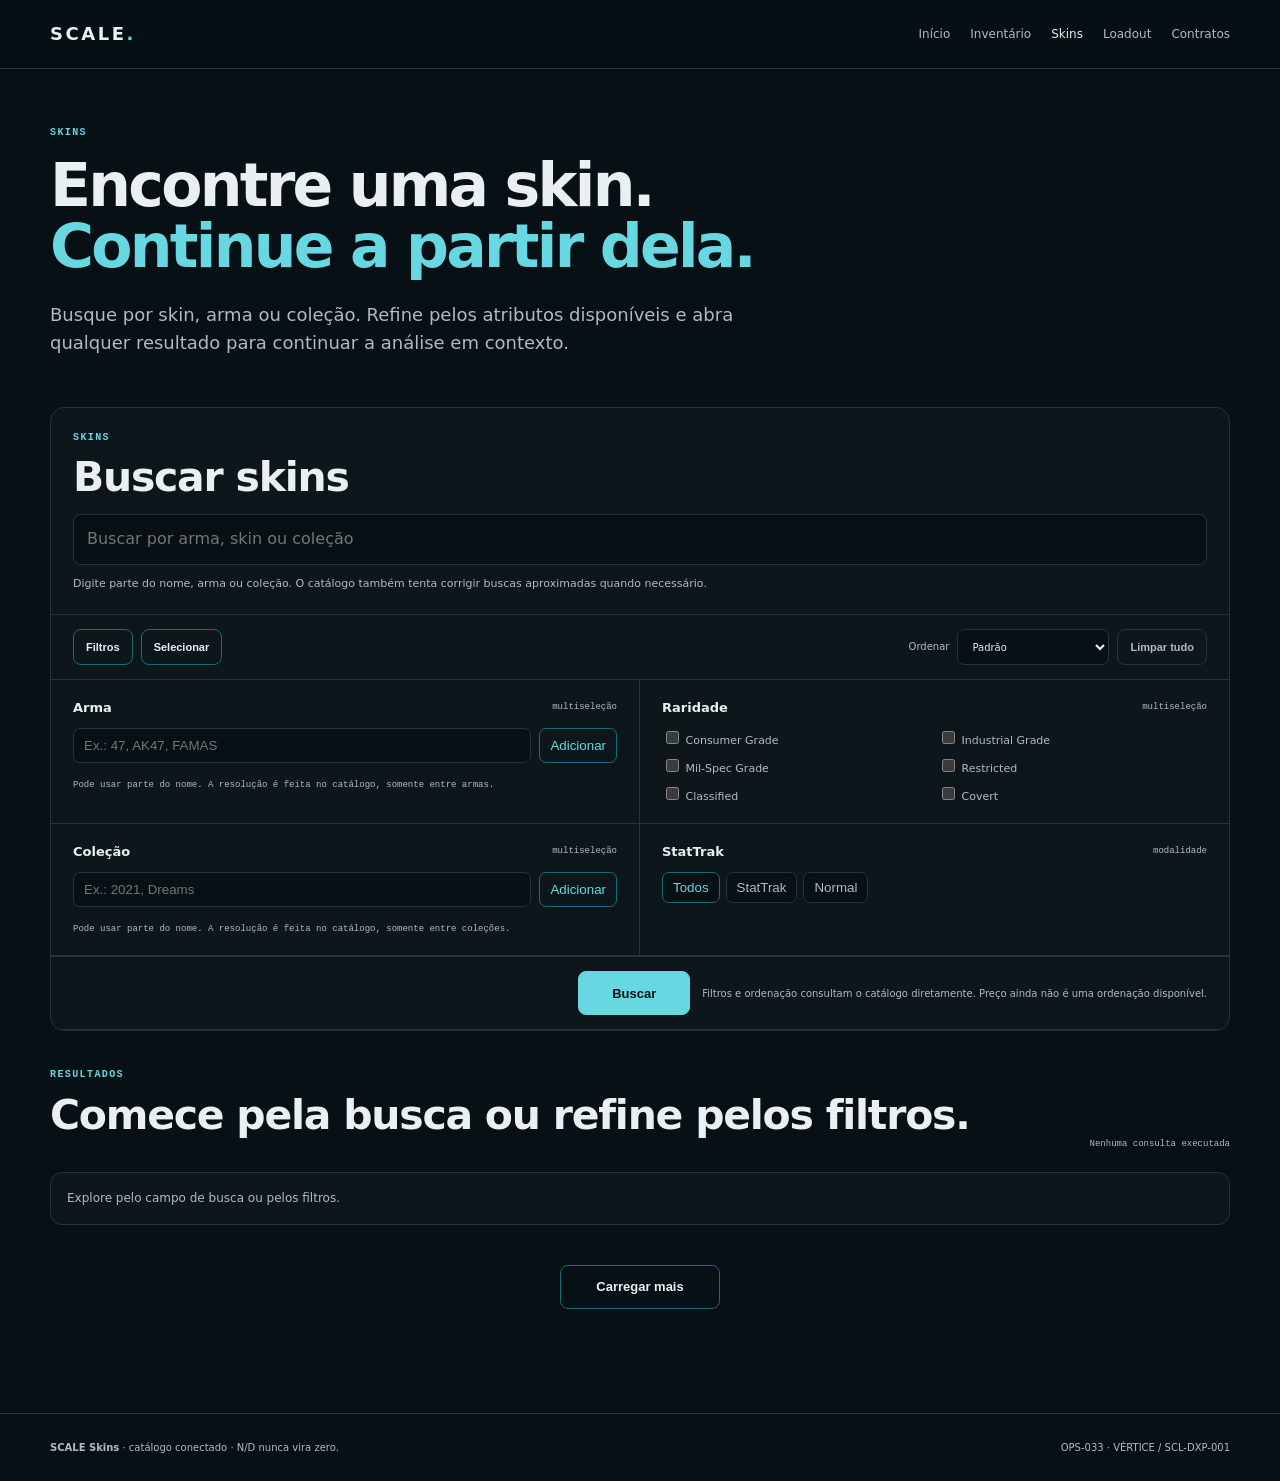
==== commit b323fe05: "Phase A expose field-scoped search semantics" ====
--- a/database/index.html
+++ b/database/index.html
@@ -53,17 +53,17 @@
       <button id="clearAllBtn" class="button ghost compact" type="button">Limpar tudo</button>
     </div>
     <section id="filtersPanel" class="filters-panel" aria-label="Filtros">
-      <div class="filter-group"><div class="filter-head"><strong>Arma</strong><small>multiseleção</small></div><div class="token-entry"><input id="weaponInput" placeholder="Ex.: AK-47" aria-label="Adicionar filtro de arma"><button id="weaponAdd" type="button">Adicionar</button></div><div id="weaponTokens" class="token-list"></div><p class="filter-note">Nenhuma taxonomia local de armas é mantida.</p></div>
+      <div class="filter-group"><div class="filter-head"><strong>Arma</strong><small>multiseleção</small></div><div class="token-entry"><input id="weaponInput" placeholder="Ex.: 47, AK47, FAMAS" aria-label="Adicionar filtro de arma"><button id="weaponAdd" type="button">Adicionar</button></div><div id="weaponTokens" class="token-list"></div><div id="weaponResolution" class="field-resolution" hidden></div><p class="filter-note">Pode usar parte do nome. A resolução é feita no catálogo, somente entre armas.</p></div>
       <div class="filter-group"><div class="filter-head"><strong>Raridade</strong><small>multiseleção</small></div><div class="check-grid">
         <label><input type="checkbox" name="rarity" value="Consumer Grade"> Consumer Grade</label><label><input type="checkbox" name="rarity" value="Industrial Grade"> Industrial Grade</label><label><input type="checkbox" name="rarity" value="Mil-Spec Grade"> Mil-Spec Grade</label><label><input type="checkbox" name="rarity" value="Restricted"> Restricted</label><label><input type="checkbox" name="rarity" value="Classified"> Classified</label><label><input type="checkbox" name="rarity" value="Covert"> Covert</label>
       </div></div>
-      <div class="filter-group"><div class="filter-head"><strong>Coleção</strong><small>multiseleção</small></div><div class="token-entry"><input id="collectionInput" placeholder="Digite uma coleção" aria-label="Adicionar filtro de coleção"><button id="collectionAdd" type="button">Adicionar</button></div><div id="collectionTokens" class="token-list"></div><p class="filter-note">Coleção não é sinônimo de case.</p></div>
+      <div class="filter-group"><div class="filter-head"><strong>Coleção</strong><small>multiseleção</small></div><div class="token-entry"><input id="collectionInput" placeholder="Ex.: 2021, Dreams" aria-label="Adicionar filtro de coleção"><button id="collectionAdd" type="button">Adicionar</button></div><div id="collectionTokens" class="token-list"></div><div id="collectionResolution" class="field-resolution" hidden></div><p class="filter-note">Pode usar parte do nome. A resolução é feita no catálogo, somente entre coleções.</p></div>
       <div class="filter-group"><div class="filter-head"><strong>StatTrak</strong><small>modalidade</small></div><div class="segmented" role="group" aria-label="Filtro StatTrak"><button type="button" data-stattrak="" class="active">Todos</button><button type="button" data-stattrak="true">StatTrak</button><button type="button" data-stattrak="false">Normal</button></div></div>
     </section>
     <div class="search-actions"><button id="searchBtn" class="button primary" type="button">Buscar</button><span>Filtros e ordenação consultam o catálogo diretamente. Preço ainda não é uma ordenação disponível.</span></div>
     <div id="activeFilters" class="context-rail" hidden><div><span id="activeFilterCount">Nenhum filtro aplicado</span><div id="activeFilterChips" class="active-filter-chips"></div></div><button id="clearFiltersBtn" class="text-button" type="button">Limpar filtros</button></div>
     <div id="selectionBar" class="selection-bar" hidden><div><strong>Seleção múltipla</strong><span id="selectionCount">0 selecionadas</span></div><div class="selection-actions"><button id="openFirstBtn" class="button secondary compact" type="button" disabled>Abrir primeira skin</button><button id="compareBtn" class="button ghost compact" type="button" disabled title="Comparação ainda não disponível">Comparar seleção</button><button id="clearSelectionBtn" class="text-button" type="button">Limpar seleção</button></div></div>
-    <div id="capabilityNotice" class="capability-notice" hidden><strong>Resultados consultados no catálogo canônico.</strong><span>Busca, filtros e ordenação são processados no backend. Use “Carregar mais” enquanto houver resultados.</span></div>
+    <div id="capabilityNotice" class="capability-notice" hidden><strong>Resultados consultados no catálogo canônico.</strong><span>Busca global e filtros são independentes. Arma e Coleção aceitam termos parciais; a resolução exibida vem do backend.</span></div>
   </section>
   <section class="results-section"><div class="results-head"><div><p class="eyebrow">Resultados</p><h2 id="resultsTitle">Comece pela busca ou refine pelos filtros.</h2></div><div id="resultsMeta" class="results-meta">Nenhuma consulta executada</div></div><div id="stateBox" class="state-box">Comece pela busca ou refine pelos filtros.</div><section id="results" class="results explorer-results" aria-live="polite"></section><div class="pagination-row"><button id="loadMoreBtn" class="button secondary" type="button" hidden>Carregar mais</button></div></section>
 </main>
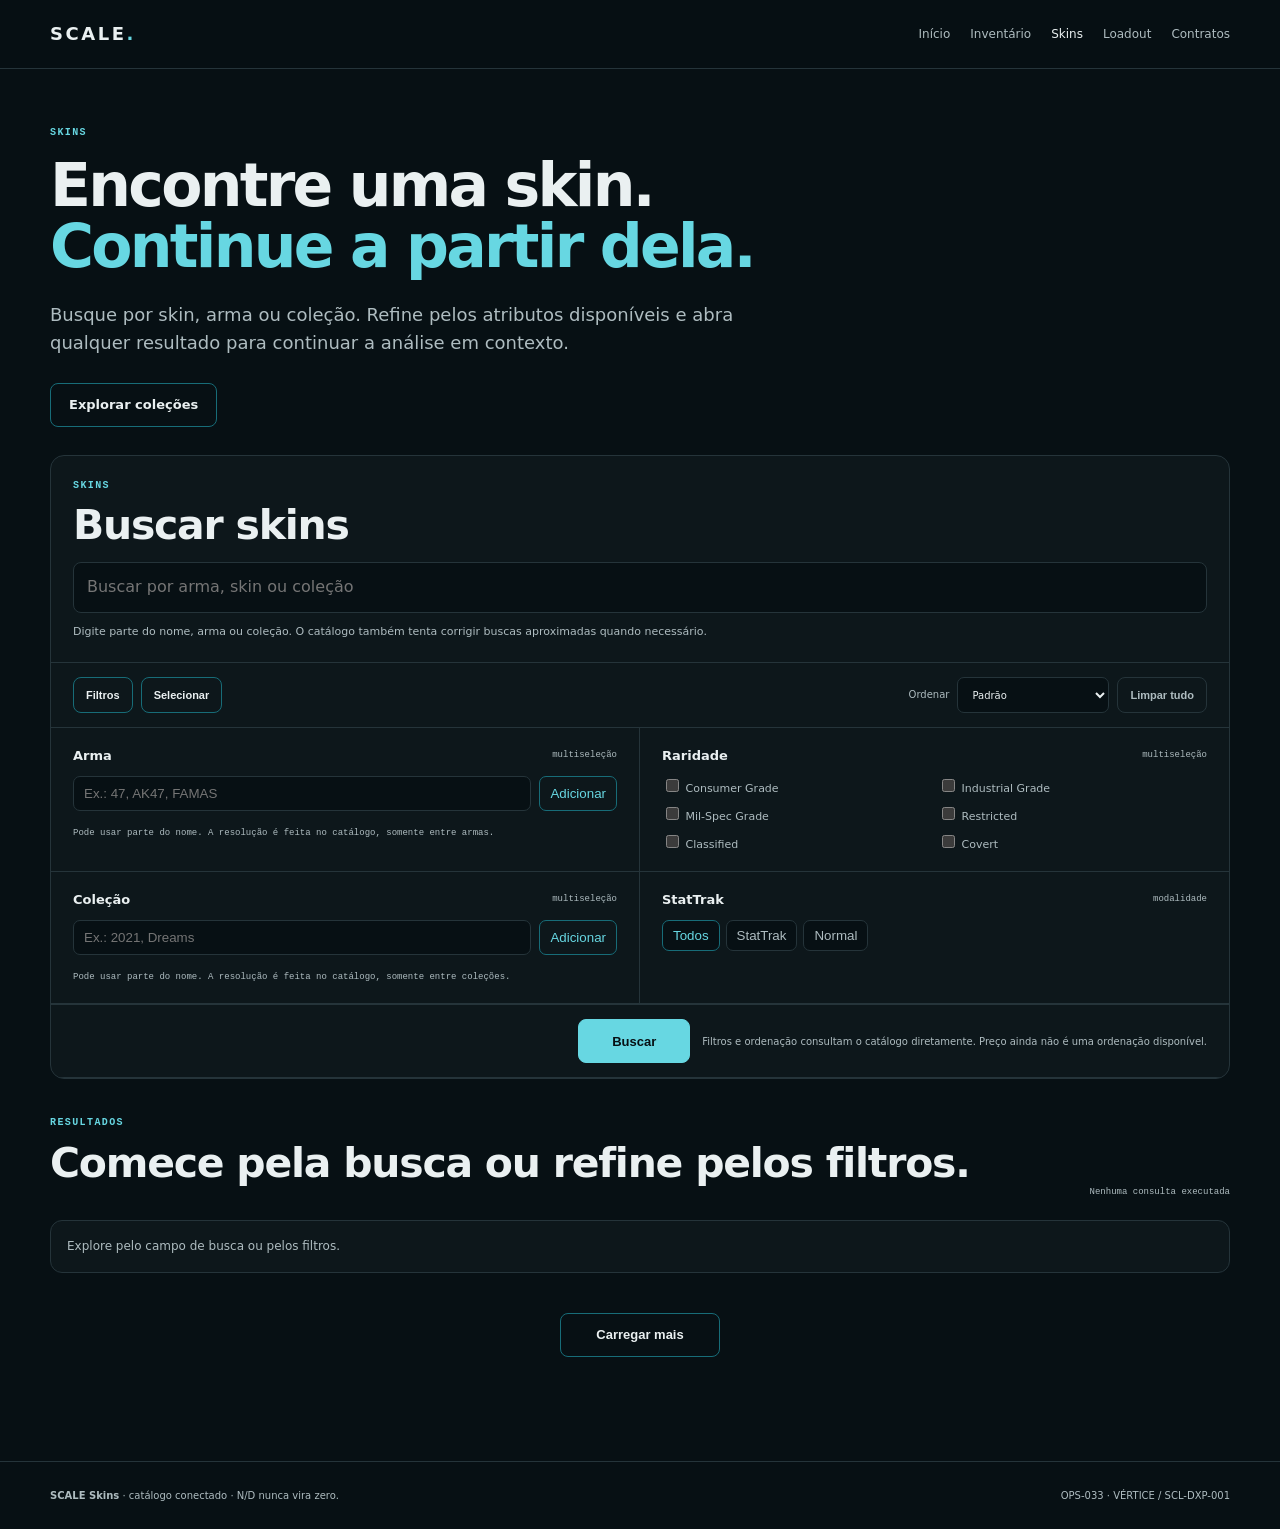
==== commit 60213a81: "Fase F: expose modular Collections entry from Skins preview" ====
--- a/database/index.html
+++ b/database/index.html
@@ -27,6 +27,7 @@
     <p class="eyebrow">Skins</p>
     <h1>Encontre uma skin.<br><em>Continue a partir dela.</em></h1>
     <p class="lead">Busque por skin, arma ou coleção. Refine pelos atributos disponíveis e abra qualquer resultado para continuar a análise em contexto.</p>
+    <div class="hero-actions modular-entry"><a class="button secondary" href="collections/">Explorar coleções</a></div>
   </section>
   <div id="loadoutContext" class="origin-context" hidden>
     <div><strong id="loadoutContextTitle">Escolhendo para o Loadout</strong><span id="loadoutContextHelper">Os resultados estão contextualizados para a arma selecionada.</span></div>
--- a/platform.css
+++ b/platform.css
@@ -1,4 +1,19 @@
 :root{
+  --rarity-color-consumer-grade:#b0c3d9;
+  --rarity-color-industrial-grade:#5e98d9;
+  --rarity-color-mil-spec-grade:#4b69ff;
+  --rarity-color-restricted:#8847ff;
+  --rarity-color-classified:#d32ce6;
+  --rarity-color-covert:#eb4b4b;
+  --rarity-color-unknown:#66737a;
+  --rarity-marker-width-dense:3px;
+  --rarity-marker-width-default:4px;
+  --rarity-marker-height-dense:12px;
+  --rarity-marker-height-compact:16px;
+  --rarity-marker-height-standard:18px;
+  --rarity-marker-height-hero:20px;
+  --rarity-marker-radius:2px;
+  --rarity-marker-gap:8px;
   color-scheme:dark;
   --ink-950:#071014;--ink-900:#0D171B;--graphite-800:#182429;--graphite-700:#25343A;
   --paper-0:#F7F9F9;--text-on-dark:#EAF0F1;--text-muted-dark:#AEBCC0;
@@ -35,15 +50,43 @@
 
 .database-page{padding-bottom:64px}.db-hero{padding-bottom:28px}.explorer-shell{border:1px solid var(--line);background:var(--ink-900);border-radius:14px;overflow:hidden}.explorer-search{padding:22px}.filter-toolbar{display:flex;gap:8px;align-items:center;padding:14px 22px;border-top:1px solid var(--line);border-bottom:1px solid var(--line);flex-wrap:wrap}.sort-control{margin-left:auto;display:flex;align-items:center;gap:8px;color:var(--text-muted-dark);font-size:10px}.sort-control select{min-height:36px;border:1px solid var(--line);background:var(--ink-950);color:var(--text-on-dark);border-radius:7px;padding:0 10px;font:inherit}.compact{min-height:36px;padding:0 12px;font-size:11px}.button.ghost{background:transparent;color:var(--text-muted-dark);border-color:var(--line)}
 .reactive-search{position:relative;display:block}.reactive-search input{width:100%}.search-suggestions{position:absolute;left:0;right:0;top:calc(100% + 6px);z-index:12;border:1px solid var(--graphite-700);border-radius:10px;background:var(--ink-950);box-shadow:0 18px 42px #0008;overflow:hidden}.search-suggestions[hidden]{display:none}.suggestion-context{padding:8px 13px;border-bottom:1px solid var(--line);color:var(--caution);font-family:var(--font-mono);font-size:9px}.search-suggestion{display:flex;align-items:center;justify-content:space-between;gap:16px;padding:11px 13px;border-bottom:1px solid var(--line);text-decoration:none}.search-suggestion:hover,.search-suggestion:focus{background:#0c1b1f;outline:none}.search-suggestion strong,.search-suggestion small{display:block}.search-suggestion strong{font-size:12px}.search-suggestion small,.suggestion-rarity{font-family:var(--font-mono);font-size:9px;color:var(--text-muted-dark);margin-top:2px}.suggestion-rarity{text-align:right;margin-top:0}.search-suggestion-all{width:100%;min-height:40px;border:0;background:#0d1d21;color:var(--signal-500);font:inherit;font-size:11px;text-align:left;padding:10px 13px;cursor:pointer}.search-actions{display:flex;align-items:center;justify-content:flex-end;gap:12px;padding:14px 22px;border-bottom:1px solid var(--line)}.search-actions span{color:var(--text-muted-dark);font-size:10px}.search-actions .button{min-width:112px}
-.filters-panel{display:grid;grid-template-columns:repeat(2,minmax(0,1fr));border-bottom:1px solid var(--line)}.filters-panel[hidden]{display:none}.filter-group{padding:18px 22px;border-right:1px solid var(--line);border-bottom:1px solid var(--line)}.filter-group:nth-child(2n){border-right:0}.filter-head{display:flex;justify-content:space-between;gap:12px;align-items:center;margin-bottom:10px}.filter-head strong{font-size:13px}.filter-head small,.filter-note{color:var(--text-muted-dark);font-family:var(--font-mono);font-size:9px}.filter-note{margin:8px 0 0}.token-entry{display:grid;grid-template-columns:1fr auto;gap:8px}.token-entry input{min-width:0;background:var(--ink-950);border:1px solid var(--graphite-700);border-radius:7px;color:var(--text-on-dark);padding:9px 10px}.token-entry button{border:1px solid var(--signal-700);background:transparent;color:var(--signal-500);border-radius:7px;padding:0 10px}.token-list,.active-filter-chips{display:flex;gap:6px;flex-wrap:wrap;margin-top:8px}.filter-token,.active-chip{border:1px solid var(--signal-700);background:#0c1b1f;color:var(--signal-500);border-radius:99px;padding:5px 9px;font-size:10px}.check-grid{display:grid;grid-template-columns:repeat(2,minmax(0,1fr));gap:7px}.check-grid label{font-size:11px;color:var(--text-muted-dark)}.segmented{display:flex;gap:6px;flex-wrap:wrap}.segmented button{border:1px solid var(--line);background:var(--ink-950);color:var(--text-muted-dark);padding:7px 10px;border-radius:7px}.segmented button.active{border-color:var(--signal-700);color:var(--signal-500)}
+.filters-panel{display:grid;grid-template-columns:repeat(2,minmax(0,1fr));border-bottom:1px solid var(--line)}.filters-panel[hidden]{display:none}.filter-group{padding:18px 22px;border-right:1px solid var(--line);border-bottom:1px solid var(--line)}.filter-group:nth-child(2n){border-right:0}.filter-head{display:flex;justify-content:space-between;gap:12px;align-items:center;margin-bottom:10px}.filter-head strong{font-size:13px}.filter-head small,.filter-note{color:var(--text-muted-dark);font-family:var(--font-mono);font-size:9px}.filter-note{margin:8px 0 0}.token-entry{display:grid;grid-template-columns:1fr auto;gap:8px}.token-entry input{min-width:0;background:var(--ink-950);border:1px solid var(--graphite-700);border-radius:7px;color:var(--text-on-dark);padding:9px 10px}.token-entry button{border:1px solid var(--signal-700);background:transparent;color:var(--signal-500);border-radius:7px;padding:0 10px}.token-list,.active-filter-chips{display:flex;gap:6px;flex-wrap:wrap;margin-top:8px}.field-resolution{margin-top:9px;border-left:2px solid var(--signal-700);padding-left:9px}.field-resolution[hidden]{display:none}.resolution-row{display:grid;grid-template-columns:auto auto 1fr;gap:7px;align-items:baseline;margin-top:5px;font-family:var(--font-mono);font-size:9px}.resolution-row span{color:var(--text-on-dark)}.resolution-row strong{color:var(--signal-500);font-weight:500}.resolution-row small{color:var(--text-muted-dark);overflow-wrap:anywhere}.resolution-row.no-match{border-left:2px solid var(--caution);padding-left:7px}.resolution-row.no-match strong{color:var(--caution)}.filter-token,.active-chip{border:1px solid var(--signal-700);background:#0c1b1f;color:var(--signal-500);border-radius:99px;padding:5px 9px;font-size:10px}.check-grid{display:grid;grid-template-columns:repeat(2,minmax(0,1fr));gap:7px}.check-grid label{font-size:11px;color:var(--text-muted-dark)}.segmented{display:flex;gap:6px;flex-wrap:wrap}.segmented button{border:1px solid var(--line);background:var(--ink-950);color:var(--text-muted-dark);padding:7px 10px;border-radius:7px}.segmented button.active{border-color:var(--signal-700);color:var(--signal-500)}
 .context-rail,.selection-bar,.capability-notice,.origin-context{margin-top:12px;border:1px solid var(--line);background:var(--ink-900);border-radius:10px;padding:12px 14px}.context-rail,.selection-bar,.origin-context{display:flex;justify-content:space-between;gap:14px;align-items:center}.context-rail[hidden],.selection-bar[hidden],.capability-notice[hidden],.origin-context[hidden]{display:none}.selection-bar strong,.origin-context strong{display:block;font-size:12px}.selection-bar span,.origin-context span{display:block;color:var(--text-muted-dark);font-size:10px;margin-top:2px}.selection-actions{display:flex;gap:8px;align-items:center;flex-wrap:wrap}.capability-notice{border-color:#735e2c;background:#1a1710;color:#d5c18e;font-size:11px}.capability-notice strong{display:block;color:var(--caution);margin-bottom:4px}
 .results-section{padding:36px 0}.results-head{display:flex;justify-content:space-between;gap:24px;align-items:end}.results-meta{font-family:var(--font-mono);font-size:9px;color:var(--text-muted-dark);max-width:320px;text-align:right}.explorer-results{grid-template-columns:repeat(4,minmax(0,1fr))}.explorer-card{display:flex;flex-direction:column;padding:0;overflow:hidden}.skin-card-main{display:flex;flex-direction:column;flex:1;padding:14px;text-decoration:none}.explorer-card img{height:130px}.card-identity{margin-top:10px}.weapon-label{font-family:var(--font-mono);font-size:9px;color:var(--signal-500)}.card-identity h3{margin:3px 0 6px}.card-badges{display:flex;gap:5px;flex-wrap:wrap;margin-top:8px}.mini-tag{border:1px solid var(--signal-700);border-radius:99px;padding:3px 6px;font-size:8px;font-family:var(--font-mono);color:var(--signal-500)}.mini-tag.muted{border-color:var(--line);color:var(--text-muted-dark)}.select-skin{border:0;border-top:1px solid var(--line);background:transparent;color:var(--text-muted-dark);padding:10px;font-size:10px}.select-skin.selected{color:var(--signal-500);background:#0c1b1f}.origin-context{margin-top:22px}.text-button{background:none;border:0;color:var(--signal-500);font:inherit;font-size:11px;cursor:pointer}
 @media(max-width:1000px){.explorer-results{grid-template-columns:repeat(3,minmax(0,1fr))}}
 @media(max-width:768px){.sort-control{width:100%;margin-left:0;justify-content:space-between}.sort-control select{flex:1;max-width:260px}.search-actions{align-items:stretch;flex-direction:column-reverse}.search-actions .button{width:100%}.filters-panel{grid-template-columns:1fr}.filter-group{border-right:0}.explorer-results{grid-template-columns:repeat(2,minmax(0,1fr))}.results-head{align-items:start;flex-direction:column}.results-meta{text-align:left}.context-rail,.selection-bar,.origin-context{align-items:flex-start;flex-direction:column}.selection-actions{width:100%}}
-@media(max-width:480px){.explorer-results{grid-template-columns:1fr}.check-grid{grid-template-columns:1fr}.filter-toolbar{align-items:stretch}.filter-toolbar .button{flex:1}.token-entry{grid-template-columns:1fr}.token-entry button{min-height:38px}}
+@media(max-width:480px){.resolution-row{grid-template-columns:1fr auto}.resolution-row small{grid-column:1/-1}.explorer-results{grid-template-columns:1fr}.check-grid{grid-template-columns:1fr}.filter-toolbar{align-items:stretch}.filter-toolbar .button{flex:1}.token-entry{grid-template-columns:1fr}.token-entry button{min-height:38px}}
 
 .pagination-row{display:flex;justify-content:center;padding:20px 0 4px}.pagination-row .button{min-width:160px}
 
 .skinhub-v02 .entity-hub{margin-top:14px}.identity-line{font-family:var(--font-mono);font-size:11px;color:var(--signal-500);margin-bottom:8px}.entity-subline{color:var(--text-muted-dark);font-size:14px;margin:0}.action-helper{color:var(--text-muted-dark);font-size:10px;margin:10px 0 0;max-width:560px}.identity-grid{grid-template-columns:repeat(3,minmax(0,1fr))}.float-context-grid{display:grid;grid-template-columns:1fr 1fr;gap:12px}.float-range-card,.wear-card{border:1px solid var(--line);border-radius:12px;background:var(--ink-900);padding:20px}.float-range-card>span,.wear-card>span{font-family:var(--font-mono);font-size:9px;color:var(--text-muted-dark)}.float-range-card>strong{display:block;font-size:28px;letter-spacing:-.03em;margin:8px 0}.float-range-card small,.wear-card small{display:block;color:var(--text-muted-dark);font-size:10px;margin-top:10px}.wear-list{display:flex;gap:7px;flex-wrap:wrap;margin-top:12px}.wear-chip{border:1px solid var(--signal-700);background:#0c1b1f;color:var(--signal-500);border-radius:99px;padding:6px 9px;font-size:10px}.wear-chip.unknown{border-color:var(--line);color:var(--unknown)}.action-section{display:grid;grid-template-columns:1fr auto;gap:30px;align-items:center}.next-action-panel{display:flex;gap:10px;flex-wrap:wrap;justify-content:flex-end}.state-box strong,.state-box span{display:block}.state-box span{margin-top:4px}.state-box .text-button{margin-top:10px}
-@media(max-width:900px){.identity-grid{grid-template-columns:repeat(2,minmax(0,1fr))}.action-section{grid-template-columns:1fr}.next-action-panel{justify-content:flex-start}}
-@media(max-width:620px){.identity-grid,.float-context-grid{grid-template-columns:1fr}.skinhub-v02 .entity-art{min-height:210px}.skinhub-v02 .entity-art img{height:210px}.next-action-panel{flex-direction:column}.next-action-panel .button,.skinhub-v02 .entity-actions .button{width:100%}}
+.obtain-head{align-items:flex-end}.obtain-grid{display:grid;grid-template-columns:1.2fr 1fr 1fr;gap:12px;margin-top:22px}.obtain-card{border:1px solid var(--line);border-radius:12px;background:var(--ink-900);padding:20px;display:flex;flex-direction:column;min-height:230px}.obtain-card.primary-path{border-color:var(--signal-700);background:linear-gradient(145deg,#0c1c20,#081317 72%)}.obtain-kicker{font-family:var(--font-mono);font-size:9px;color:var(--signal-500);text-transform:uppercase;letter-spacing:.08em}.obtain-card h3{font-size:18px;margin:12px 0 8px}.obtain-card p{color:var(--text-muted-dark);font-size:11px;line-height:1.55;margin:0 0 18px}.obtain-card .button{margin-top:auto;align-self:flex-start}.obtain-card .button.secondary{background:transparent}.skinhub-v02 .entity-actions{margin-top:22px}.skinhub-v02 .entity-actions .button.primary{display:none}
+@media(max-width:900px){.identity-grid{grid-template-columns:repeat(2,minmax(0,1fr))}.action-section{grid-template-columns:1fr}.next-action-panel{justify-content:flex-start}.obtain-grid{grid-template-columns:1fr 1fr}.obtain-card.primary-path{grid-column:1/-1}}
+@media(max-width:620px){.identity-grid,.float-context-grid{grid-template-columns:1fr}.skinhub-v02 .entity-art{min-height:210px}.skinhub-v02 .entity-art img{height:210px}.next-action-panel{flex-direction:column}.next-action-panel .button,.skinhub-v02 .entity-actions .button{width:100%}.obtain-grid{grid-template-columns:1fr}.obtain-card.primary-path{grid-column:auto}.obtain-card{min-height:0}.obtain-card .button{width:100%;align-self:stretch}}
+
+/* Fase B — global item classification + collection identity */
+.rarity-mark{display:inline-flex;align-items:center;gap:var(--rarity-marker-gap);min-width:0;color:var(--text-muted-dark);font-family:var(--font-mono);font-size:9px;line-height:1.25}
+.rarity-mark::before{content:"";flex:0 0 auto;width:var(--rarity-marker-width-default);height:var(--rarity-marker-height-standard);border-radius:var(--rarity-marker-radius);background:var(--rarity-color,var(--rarity-color-unknown))}
+.rarity-mark.compact::before{width:var(--rarity-marker-width-dense);height:var(--rarity-marker-height-compact)}
+.rarity-mark.dense::before{width:var(--rarity-marker-width-dense);height:var(--rarity-marker-height-dense)}
+.rarity-mark.hero::before{height:var(--rarity-marker-height-hero)}
+.rarity-mark[data-rarity="Consumer Grade"]{--rarity-color:var(--rarity-color-consumer-grade)}
+.rarity-mark[data-rarity="Industrial Grade"]{--rarity-color:var(--rarity-color-industrial-grade)}
+.rarity-mark[data-rarity="Mil-Spec Grade"]{--rarity-color:var(--rarity-color-mil-spec-grade)}
+.rarity-mark[data-rarity="Restricted"]{--rarity-color:var(--rarity-color-restricted)}
+.rarity-mark[data-rarity="Classified"]{--rarity-color:var(--rarity-color-classified)}
+.rarity-mark[data-rarity="Covert"]{--rarity-color:var(--rarity-color-covert)}
+.rarity-mark[data-rarity="N/D"]{--rarity-color:var(--rarity-color-unknown)}
+.collection-identity{display:inline-flex;align-items:center;gap:8px;min-width:0;max-width:100%;color:var(--text-muted-dark);font-family:var(--font-mono);font-size:9px}
+.collection-plate{width:24px;height:24px;flex:0 0 24px;border:1px solid var(--line);border-radius:4px;background:var(--ink-950);display:inline-flex;align-items:center;justify-content:center;color:var(--text-muted-dark);font-weight:800;font-size:8px;letter-spacing:.08em;overflow:hidden}
+.collection-identity.compact .collection-plate{width:20px;height:20px;flex-basis:20px}
+.collection-identity.dense .collection-plate{width:18px;height:18px;flex-basis:18px;font-size:7px}
+.collection-plate img{width:calc(100% - 4px);height:calc(100% - 4px);object-fit:contain}
+.collection-name{min-width:0;overflow:hidden;text-overflow:ellipsis;white-space:nowrap}
+.item-classification{display:flex;align-items:center;gap:10px;flex-wrap:wrap;min-width:0}
+.output-card .rarity-mark{color:var(--text-muted-dark)}
+.output-card .collection-plate{background:var(--ink-950);border-color:var(--line)}
+@media(max-width:480px){
+ .collection-identity.mobile-text-only .collection-plate{display:none}
+ .rarity-mark{white-space:nowrap}
+}
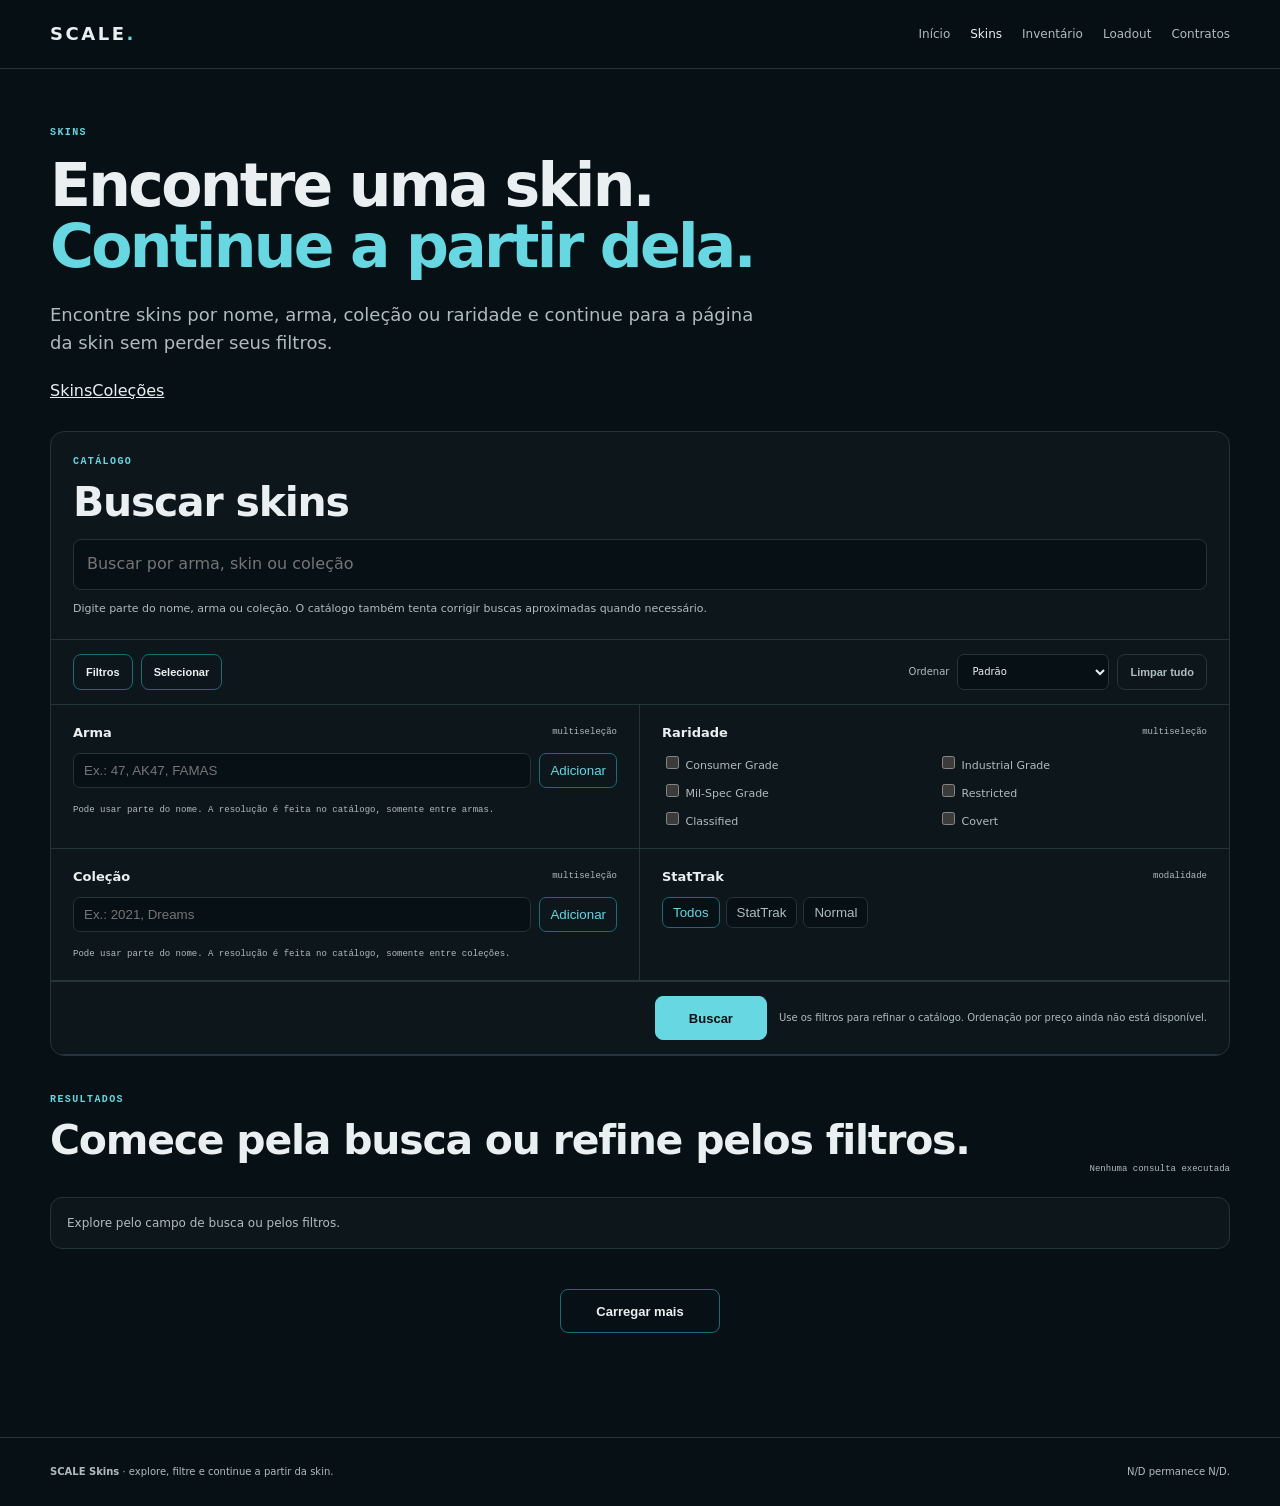
==== commit 4c785baf: "OPS-035: simplify Skins product language and navigation" ====
--- a/database/index.html
+++ b/database/index.html
@@ -3,7 +3,7 @@
 <head>
 <meta charset="utf-8">
 <meta name="viewport" content="width=device-width,initial-scale=1">
-<title>SCALE — Database Explorer v0.2</title>
+<title>SCALE — Skins</title>
 <meta name="description" content="Explore o catálogo SCALE por busca e filtros estruturais, preservando contexto entre Database e Skin Hub.">
 <meta name="theme-color" content="#071014">
 <link rel="stylesheet" href="../platform.css">
@@ -15,8 +15,8 @@
     <a class="brand" href="../" aria-label="SCALE home">SCALE<span>.</span></a>
     <nav class="nav" aria-label="Navegação principal">
       <a href="../">Início</a>
+      <a class="active" href="../database/">Skins</a>
       <a href="../inventory/">Inventário</a>
-      <a class="active" href="./">Skins</a>
       <a href="../loadout/">Loadout</a>
       <a href="../tradeup/">Contratos</a>
     </nav>
@@ -26,8 +26,8 @@
   <section class="page-hero db-hero">
     <p class="eyebrow">Skins</p>
     <h1>Encontre uma skin.<br><em>Continue a partir dela.</em></h1>
-    <p class="lead">Busque por skin, arma ou coleção. Refine pelos atributos disponíveis e abra qualquer resultado para continuar a análise em contexto.</p>
-    <div class="hero-actions modular-entry"><a class="button secondary" href="collections/">Explorar coleções</a></div>
+    <p class="lead">Encontre skins por nome, arma, coleção ou raridade e continue para a página da skin sem perder seus filtros.</p>
+    <div class="catalog-tabs" aria-label="Explorar catálogo"><a class="active" href="./">Skins</a><a href="collections/">Coleções</a></div>
   </section>
   <div id="loadoutContext" class="origin-context" hidden>
     <div><strong id="loadoutContextTitle">Escolhendo para o Loadout</strong><span id="loadoutContextHelper">Os resultados estão contextualizados para a arma selecionada.</span></div>
@@ -35,7 +35,7 @@
   </div>
   <section class="explorer-shell" aria-labelledby="explorer-title">
     <div class="explorer-search">
-      <div><p class="eyebrow">Skins</p><h2 id="explorer-title">Buscar skins</h2></div>
+      <div><p class="eyebrow">Catálogo</p><h2 id="explorer-title">Buscar skins</h2></div>
       <div class="search-row reactive-search"><input id="skinSearch" autocomplete="off" placeholder="Buscar por arma, skin ou coleção" aria-label="Buscar por arma, skin ou coleção" aria-controls="searchSuggestions" aria-expanded="false"><div id="searchSuggestions" class="search-suggestions" hidden></div></div>
       <p class="search-help">Digite parte do nome, arma ou coleção. O catálogo também tenta corrigir buscas aproximadas quando necessário.</p>
     </div>
@@ -61,13 +61,13 @@
       <div class="filter-group"><div class="filter-head"><strong>Coleção</strong><small>multiseleção</small></div><div class="token-entry"><input id="collectionInput" placeholder="Ex.: 2021, Dreams" aria-label="Adicionar filtro de coleção"><button id="collectionAdd" type="button">Adicionar</button></div><div id="collectionTokens" class="token-list"></div><div id="collectionResolution" class="field-resolution" hidden></div><p class="filter-note">Pode usar parte do nome. A resolução é feita no catálogo, somente entre coleções.</p></div>
       <div class="filter-group"><div class="filter-head"><strong>StatTrak</strong><small>modalidade</small></div><div class="segmented" role="group" aria-label="Filtro StatTrak"><button type="button" data-stattrak="" class="active">Todos</button><button type="button" data-stattrak="true">StatTrak</button><button type="button" data-stattrak="false">Normal</button></div></div>
     </section>
-    <div class="search-actions"><button id="searchBtn" class="button primary" type="button">Buscar</button><span>Filtros e ordenação consultam o catálogo diretamente. Preço ainda não é uma ordenação disponível.</span></div>
+    <div class="search-actions"><button id="searchBtn" class="button primary" type="button">Buscar</button><span>Use os filtros para refinar o catálogo. Ordenação por preço ainda não está disponível.</span></div>
     <div id="activeFilters" class="context-rail" hidden><div><span id="activeFilterCount">Nenhum filtro aplicado</span><div id="activeFilterChips" class="active-filter-chips"></div></div><button id="clearFiltersBtn" class="text-button" type="button">Limpar filtros</button></div>
     <div id="selectionBar" class="selection-bar" hidden><div><strong>Seleção múltipla</strong><span id="selectionCount">0 selecionadas</span></div><div class="selection-actions"><button id="openFirstBtn" class="button secondary compact" type="button" disabled>Abrir primeira skin</button><button id="compareBtn" class="button ghost compact" type="button" disabled title="Comparação ainda não disponível">Comparar seleção</button><button id="clearSelectionBtn" class="text-button" type="button">Limpar seleção</button></div></div>
-    <div id="capabilityNotice" class="capability-notice" hidden><strong>Resultados consultados no catálogo canônico.</strong><span>Busca global e filtros são independentes. Arma e Coleção aceitam termos parciais; a resolução exibida vem do backend.</span></div>
+    <div id="capabilityNotice" class="capability-notice" hidden><strong>Resultados atualizados para esta consulta.</strong><span>Busca e filtros podem ser combinados. Termos parciais de arma e coleção são resolvidos pelo catálogo.</span></div>
   </section>
   <section class="results-section"><div class="results-head"><div><p class="eyebrow">Resultados</p><h2 id="resultsTitle">Comece pela busca ou refine pelos filtros.</h2></div><div id="resultsMeta" class="results-meta">Nenhuma consulta executada</div></div><div id="stateBox" class="state-box">Comece pela busca ou refine pelos filtros.</div><section id="results" class="results explorer-results" aria-live="polite"></section><div class="pagination-row"><button id="loadMoreBtn" class="button secondary" type="button" hidden>Carregar mais</button></div></section>
 </main>
-<footer class="footer"><div class="wrap footer-row"><span><strong>SCALE Skins</strong> · catálogo conectado · N/D nunca vira zero.</span><span>OPS-033 · VÉRTICE / SCL-DXP-001</span></div></footer>
+<footer class="footer"><div class="wrap footer-row"><span><strong>SCALE Skins</strong> · explore, filtre e continue a partir da skin.</span><span>N/D permanece N/D.</span></div></footer>
 <script src="app.js"></script>
 </body></html>
--- a/platform.css
+++ b/platform.css
@@ -90,3 +90,11 @@
  .collection-identity.mobile-text-only .collection-plate{display:none}
  .rarity-mark{white-space:nowrap}
 }
+
+
+/* Fase F — Collection entity */
+.modular-entry{margin-top:18px}.collections-page .page-hero{padding-bottom:24px}.collections-filters .collection-select{width:100%;min-height:40px;border:1px solid var(--graphite-700);background:var(--ink-950);color:var(--text-on-dark);border-radius:7px;padding:0 10px}
+.collection-results{display:grid;grid-template-columns:repeat(3,minmax(0,1fr));gap:12px;margin-top:20px}.collection-card{border:1px solid var(--line);background:var(--ink-900);border-radius:12px;overflow:hidden}.collection-card:hover{border-color:var(--signal-700)}.collection-card-main{display:flex;flex-direction:column;min-height:100%;padding:18px;text-decoration:none}.collection-card-head{display:flex;align-items:flex-start;justify-content:space-between;gap:14px}.collection-card-head .card-action{padding-top:0;white-space:nowrap}.collection-metrics{display:grid;grid-template-columns:repeat(2,minmax(0,1fr));gap:8px;margin-top:18px}.collection-metrics div,.collection-freshness{border-top:1px solid var(--line);padding-top:9px}.collection-metrics span,.collection-freshness span,.collection-rarities>span{display:block;font-family:var(--font-mono);font-size:9px;color:var(--text-muted-dark)}.collection-metrics strong,.collection-freshness strong{display:block;font-size:12px;margin-top:3px}.collection-rarities{margin-top:16px}.rarity-list{display:flex;gap:8px;flex-wrap:wrap;margin-top:8px}.collection-freshness{margin-top:16px}.collection-nd{font-family:var(--font-mono);font-size:9px;color:var(--unknown)}
+.collection-hero{grid-template-columns:minmax(220px,.6fr) minmax(0,1.4fr)}.collection-fallback-art{min-height:250px;border:1px solid var(--line);border-radius:14px;background:var(--ink-900);display:flex;align-items:center;justify-content:center}.collection-fallback-art span{width:90px;height:90px;border:1px solid var(--graphite-700);border-radius:12px;display:flex;align-items:center;justify-content:center;font-size:26px;font-weight:800;color:var(--text-muted-dark);letter-spacing:.12em}.collection-hub-identity{margin-bottom:8px}.collection-attribute-grid{grid-template-columns:repeat(3,minmax(0,1fr))}.collection-rarity-attribute strong{display:flex;gap:8px;flex-wrap:wrap}.collection-skin-results{margin-top:18px}
+@media(max-width:900px){.collection-results{grid-template-columns:repeat(2,minmax(0,1fr))}.collection-hero{grid-template-columns:1fr}.collection-fallback-art{min-height:180px}.collection-attribute-grid{grid-template-columns:repeat(2,minmax(0,1fr))}}
+@media(max-width:620px){.collection-results{grid-template-columns:1fr}.collection-card-head{flex-direction:column}.collection-card-head .card-action{padding-top:4px}.collection-attribute-grid{grid-template-columns:1fr}.collections-filters{grid-template-columns:1fr}.collection-metrics{grid-template-columns:1fr 1fr}}
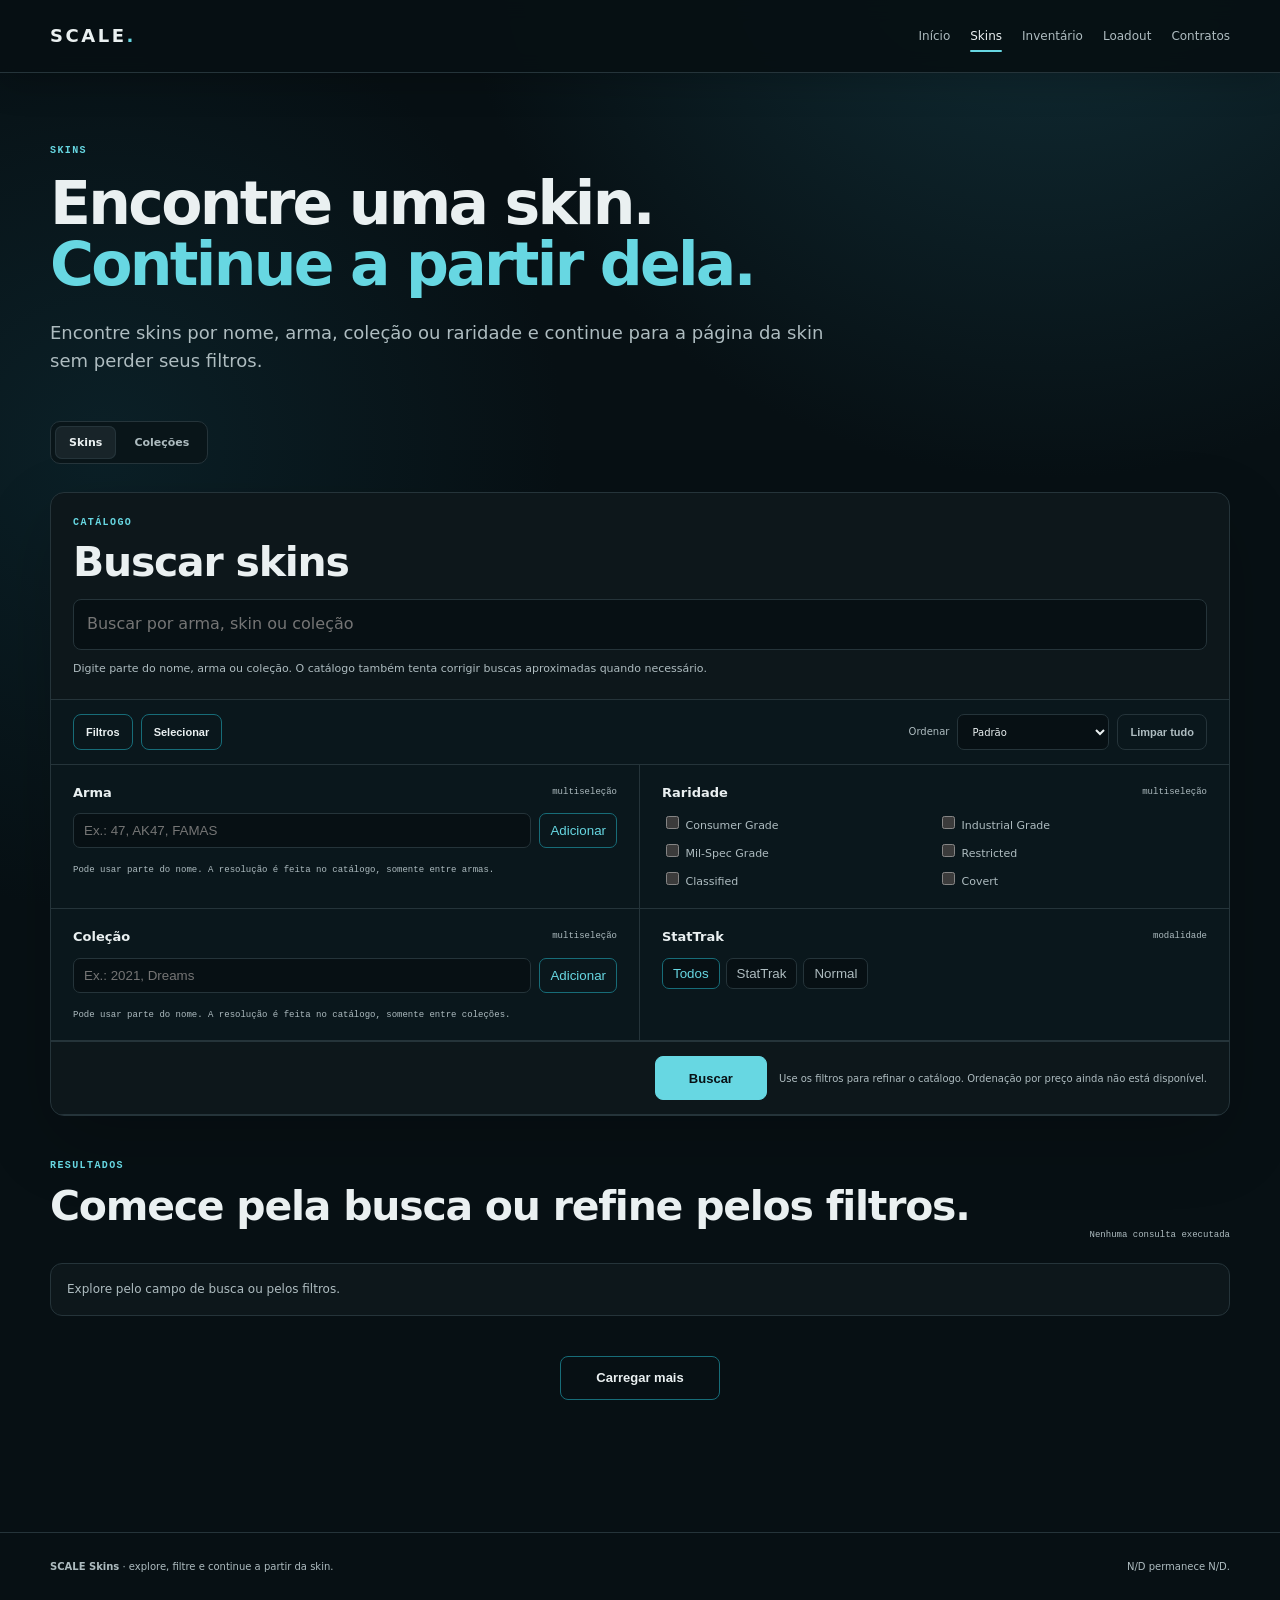
==== commit 4c2496d0: "OPS-035: align Skins metadata" ====
--- a/database/index.html
+++ b/database/index.html
@@ -4,7 +4,7 @@
 <meta charset="utf-8">
 <meta name="viewport" content="width=device-width,initial-scale=1">
 <title>SCALE — Skins</title>
-<meta name="description" content="Explore o catálogo SCALE por busca e filtros estruturais, preservando contexto entre Database e Skin Hub.">
+<meta name="description" content="Explore skins por busca e filtros, preservando o contexto ao abrir cada skin.">
 <meta name="theme-color" content="#071014">
 <link rel="stylesheet" href="../platform.css">
 </head>
--- a/platform.css
+++ b/platform.css
@@ -98,3 +98,28 @@
 .collection-hero{grid-template-columns:minmax(220px,.6fr) minmax(0,1.4fr)}.collection-fallback-art{min-height:250px;border:1px solid var(--line);border-radius:14px;background:var(--ink-900);display:flex;align-items:center;justify-content:center}.collection-fallback-art span{width:90px;height:90px;border:1px solid var(--graphite-700);border-radius:12px;display:flex;align-items:center;justify-content:center;font-size:26px;font-weight:800;color:var(--text-muted-dark);letter-spacing:.12em}.collection-hub-identity{margin-bottom:8px}.collection-attribute-grid{grid-template-columns:repeat(3,minmax(0,1fr))}.collection-rarity-attribute strong{display:flex;gap:8px;flex-wrap:wrap}.collection-skin-results{margin-top:18px}
 @media(max-width:900px){.collection-results{grid-template-columns:repeat(2,minmax(0,1fr))}.collection-hero{grid-template-columns:1fr}.collection-fallback-art{min-height:180px}.collection-attribute-grid{grid-template-columns:repeat(2,minmax(0,1fr))}}
 @media(max-width:620px){.collection-results{grid-template-columns:1fr}.collection-card-head{flex-direction:column}.collection-card-head .card-action{padding-top:4px}.collection-attribute-grid{grid-template-columns:1fr}.collections-filters{grid-template-columns:1fr}.collection-metrics{grid-template-columns:1fr 1fr}}
+
+
+
+/* OPS-035 — Product coherence & stabilization */
+body{background:
+  radial-gradient(circle at 82% -8%,#12313a 0,transparent 30%),
+  radial-gradient(circle at 8% 28%,#0b2027 0,transparent 28%),
+  var(--ink-950)}
+.site-header{box-shadow:0 10px 35px #0003}.nav-shell{min-height:72px}
+.nav a{padding:8px 0;position:relative}.nav a.active::after{content:"";position:absolute;left:0;right:0;bottom:1px;height:2px;border-radius:99px;background:var(--signal-500)}
+.button{transition:transform .16s ease,border-color .16s ease,background .16s ease}.button:hover:not(:disabled){transform:translateY(-1px)}.button:focus-visible,.nav a:focus-visible,.product-card:focus-visible,.catalog-tabs a:focus-visible{outline:2px solid var(--signal-500);outline-offset:3px}
+.platform-hero{min-height:620px;padding:96px 0 82px}.hero-copy .lead{max-width:760px}.trust-note{font-size:11px;color:var(--text-muted-dark);margin:16px 0 0;max-width:680px}
+.journey-card{border:1px solid #31515b;background:linear-gradient(155deg,#10282f,#0a181d 70%);border-radius:18px;padding:26px;box-shadow:0 28px 80px #0005}
+.journey-steps{list-style:none;margin:18px 0 0;padding:0}.journey-steps li{display:grid;grid-template-columns:38px 1fr;gap:12px;padding:15px 0;border-top:1px solid var(--line)}.journey-steps li:first-child{border-top:0}.journey-steps li>span{font-family:var(--font-mono);font-size:10px;color:var(--signal-500)}.journey-steps strong,.journey-steps small{display:block}.journey-steps strong{font-size:14px}.journey-steps small{font-size:11px;color:var(--text-muted-dark);margin-top:3px}
+#platform .product-grid{grid-template-columns:repeat(4,minmax(0,1fr))}.product-card{position:relative;min-height:245px;background:linear-gradient(150deg,#102026,#0b1519 72%);padding:22px;transition:transform .18s ease,border-color .18s ease,box-shadow .18s ease}.product-card:hover{transform:translateY(-3px);box-shadow:0 22px 55px #0004}.product-icon{width:38px;height:38px;border:1px solid var(--graphite-700);border-radius:9px;display:flex;align-items:center;justify-content:center;color:var(--signal-500);font-family:var(--font-mono);font-size:9px;font-weight:800;letter-spacing:.08em;background:#071419}.product-card h3{margin-top:22px}
+.page-hero{padding-top:70px}.page-hero .lead{max-width:780px}.catalog-tabs{display:inline-flex;gap:4px;margin-top:24px;padding:4px;border:1px solid var(--line);border-radius:10px;background:#091519}.catalog-tabs a{text-decoration:none;color:var(--text-muted-dark);font-size:11px;font-weight:750;padding:8px 14px;border-radius:7px}.catalog-tabs a.active{color:var(--text-on-dark);background:var(--graphite-800);box-shadow:inset 0 0 0 1px var(--graphite-700)}
+.explorer-shell{box-shadow:0 26px 70px #0003}.filter-toolbar{background:#0a171c}.filter-group{background:#0a171c}.results-section{padding-top:42px}.state-box{display:grid;gap:4px}.state-box strong{color:var(--text-on-dark)}.state-box span{color:var(--text-muted-dark)}
+.skin-card,.collection-card,.entity-data-grid div,.obtain-card,.float-range-card,.wear-card{box-shadow:0 10px 30px #0001}.skin-card:hover,.collection-card:hover{transform:translateY(-2px);transition:.16s ease;box-shadow:0 18px 45px #0004}
+.entity-hero{border-bottom:0}.entity-art,.collection-fallback-art{background:radial-gradient(circle at 50% 35%,#153039,#091316 65%);box-shadow:inset 0 0 0 1px #ffffff05}.entity-copy .action-helper{max-width:680px;color:var(--text-muted-dark);font-size:11px}
+.obtain-grid{gap:14px}.obtain-card{background:linear-gradient(150deg,#101f24,#0b1519);border-color:var(--graphite-700)}.obtain-card.primary-path{background:linear-gradient(150deg,#10313a,#0b1b20);border-color:var(--signal-700)}
+.origin-context{box-shadow:0 12px 35px #0002}
+.footer{margin-top:28px}
+@media(max-width:1000px){#platform .product-grid{grid-template-columns:repeat(2,minmax(0,1fr))}.platform-hero{min-height:auto}}
+@media(max-width:620px){.platform-hero{padding:58px 0 48px}.journey-card{padding:18px}#platform .product-grid{grid-template-columns:1fr}.catalog-tabs{display:flex;width:100%}.catalog-tabs a{flex:1;text-align:center}.page-hero{padding-top:42px}.nav a.active::after{bottom:2px}}
+
